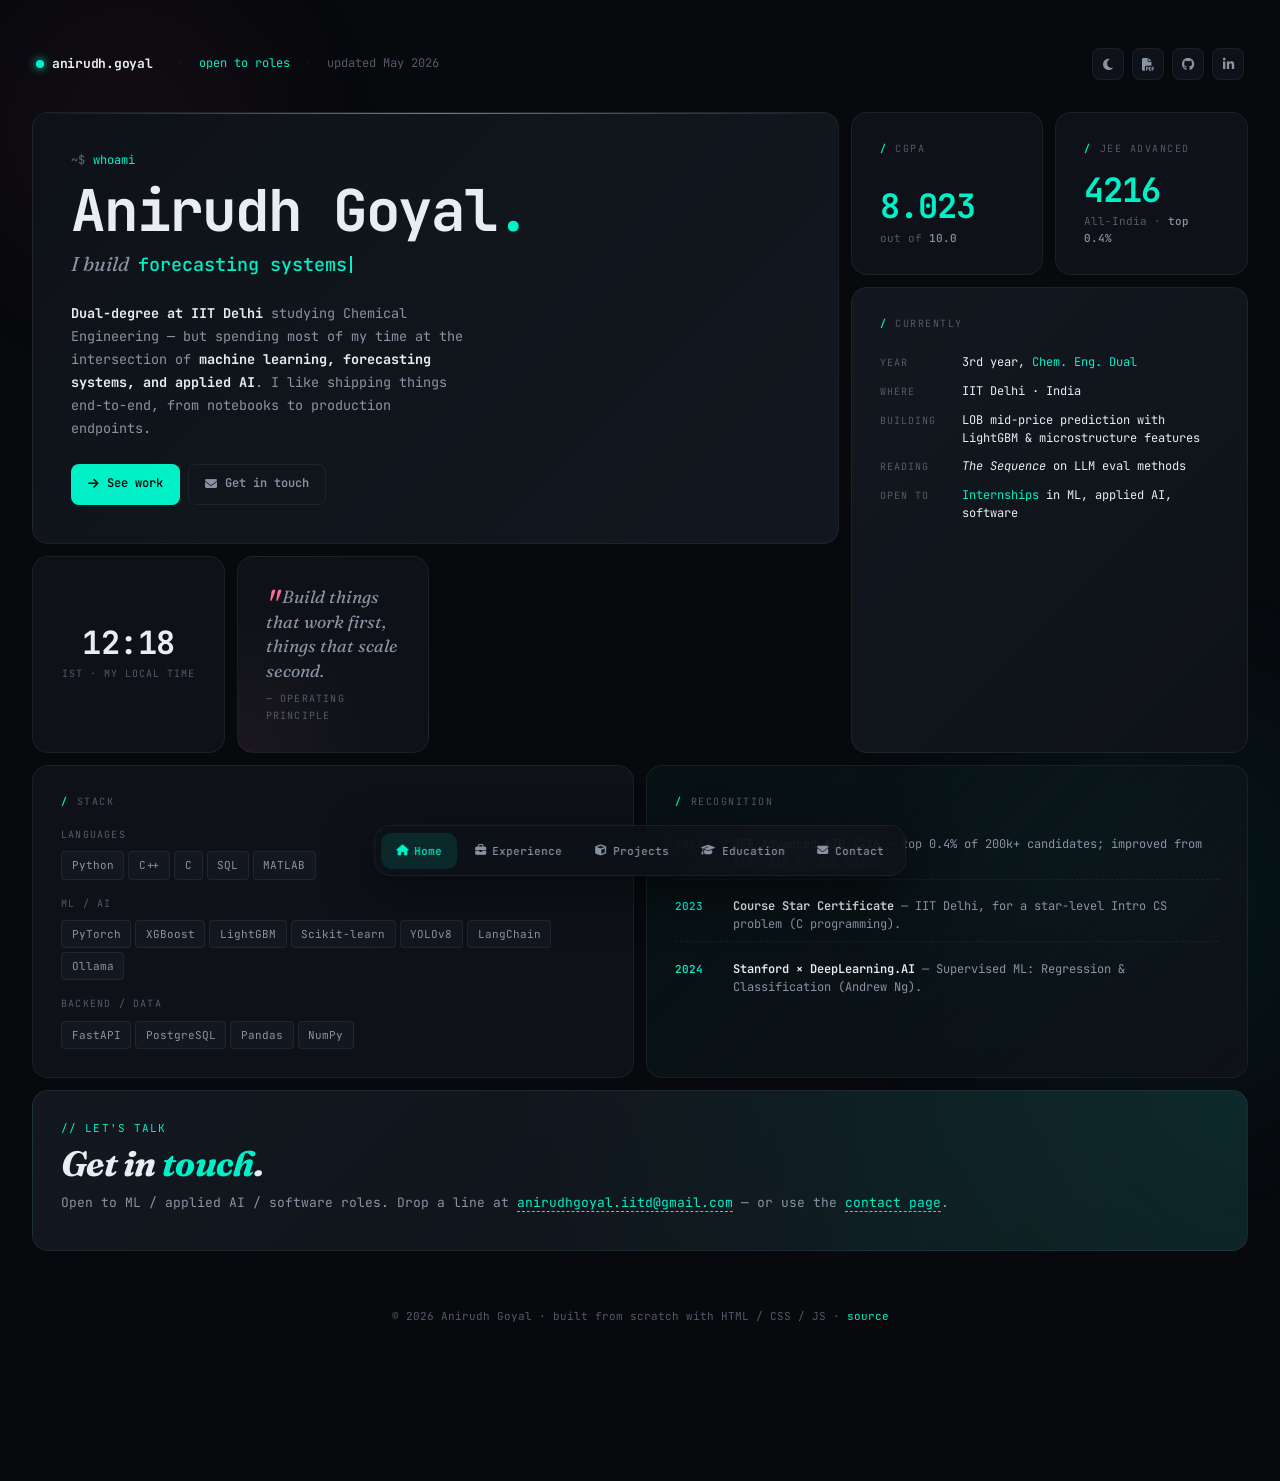
==== index.html @ c74dbbbf "Initial commit: Portfolio" ====
<!DOCTYPE html>
<html lang="en">
<head>
<meta charset="UTF-8">
<meta name="viewport" content="width=device-width, initial-scale=1.0">
<title>Anirudh Goyal — ML Engineer & Builder</title>
<meta name="description" content="Anirudh Goyal — Dual-degree Chemical Engineering at IIT Delhi. Building ML systems, forecasting pipelines, and applied AI.">
<meta name="author" content="Anirudh Goyal">

<meta property="og:title" content="Anirudh Goyal — ML Engineer & Builder">
<meta property="og:description" content="Dual-degree at IIT Delhi. Building ML systems and forecasting pipelines.">
<meta property="og:type" content="website">

<link rel="preconnect" href="https://fonts.googleapis.com">
<link rel="preconnect" href="https://fonts.gstatic.com" crossorigin>
<link href="https://fonts.googleapis.com/css2?family=JetBrains+Mono:wght@300;400;500;600;700&family=Fraunces:ital,opsz,wght@0,9..144,400;0,9..144,500;0,9..144,700;1,9..144,400;1,9..144,500&display=swap" rel="stylesheet">
<link rel="stylesheet" href="https://cdnjs.cloudflare.com/ajax/libs/font-awesome/6.4.0/css/all.min.css">
<link rel="stylesheet" href="style.css">
</head>
<body>

<div class="app">

    <!-- Status bar -->
    <header class="statusbar">
        <div class="statusbar-left">
            <a href="index.html" class="brand">
                <span class="dot"></span>
                anirudh.goyal
            </a>
            <span class="statusbar-meta">
                <span class="sep">·</span>
                <span class="accent-text">open to roles</span>
                <span class="sep">·</span>
                <span>updated May 2026</span>
            </span>
        </div>
        <div class="statusbar-right">
            <button class="icon-btn" id="theme-toggle" aria-label="Toggle theme">
                <i class="fas fa-moon"></i>
            </button>
            <a class="icon-btn" href="Anirudh_Goyal_Tech_CV.pdf" target="_blank" rel="noopener" title="Resume PDF">
                <i class="fas fa-file-pdf"></i>
            </a>
            <a class="icon-btn" href="https://github.com/aniirudhgoyal" target="_blank" rel="noopener" title="GitHub">
                <i class="fab fa-github"></i>
            </a>
            <a class="icon-btn" href="https://www.linkedin.com/in/anirudhgoyal07/" target="_blank" rel="noopener" title="LinkedIn">
                <i class="fab fa-linkedin-in"></i>
            </a>
        </div>
    </header>

    <!-- THE BENTO GRID -->
    <div class="bento">

        <!-- Hero -->
        <section class="tile tile-4x2 tile-hero interactive">
            <div class="hero-prompt">whoami</div>
            <h1 class="hero-name">Anirudh Goyal<span class="accent">.</span></h1>
            <p class="hero-role">
                <span class="lead">I&nbsp;build</span>
                <span class="typed-wrap">
                    <span class="typed" id="typed">forecasting systems</span><span class="cursor"></span>
                </span>
            </p>
            <p class="hero-bio">
                <strong>Dual-degree at IIT Delhi</strong> studying Chemical Engineering — but spending most of my time at the intersection of <strong>machine learning, forecasting systems, and applied AI</strong>. I like shipping things end-to-end, from notebooks to production endpoints.
            </p>
            <div class="hero-cta">
                <a href="projects.html" class="btn btn-primary">
                    <i class="fas fa-arrow-right"></i> See work
                </a>
                <a href="contact.html" class="btn btn-ghost">
                    <i class="fas fa-envelope"></i> Get in touch
                </a>
            </div>
        </section>

        <!-- CGPA -->
        <section class="tile tile-1x1 tile-stat interactive">
            <div class="tile-label"><span class="num">/</span> CGPA</div>
            <div>
                <div class="stat-value">8.023</div>
                <div class="stat-meta">out of <strong>10.0</strong></div>
            </div>
        </section>

        <!-- JEE -->
        <section class="tile tile-1x1 tile-stat interactive">
            <div class="tile-label"><span class="num">/</span> JEE Advanced</div>
            <div>
                <div class="stat-value">4216</div>
                <div class="stat-meta">All-India · <strong>top 0.4%</strong></div>
            </div>
        </section>

        <!-- Currently -->
        <section class="tile tile-2x2 tile-now interactive">
            <div class="tile-label"><span class="num">/</span> Currently</div>
            <div class="now-grid">
                <div class="now-row">
                    <div class="key">Year</div>
                    <div class="val">3rd year, <span class="accent">Chem. Eng. Dual</span></div>
                </div>
                <div class="now-row">
                    <div class="key">Where</div>
                    <div class="val">IIT Delhi · India</div>
                </div>
                <div class="now-row">
                    <div class="key">Building</div>
                    <div class="val">LOB mid-price prediction with LightGBM &amp; microstructure features</div>
                </div>
                <div class="now-row">
                    <div class="key">Reading</div>
                    <div class="val"><em>The Sequence</em> on LLM eval methods</div>
                </div>
                <div class="now-row">
                    <div class="key">Open to</div>
                    <div class="val"><span class="accent">Internships</span> in ML, applied AI, software</div>
                </div>
            </div>
        </section>

        <!-- Clock -->
        <section class="tile tile-1x1 tile-clock interactive">
            <div class="clock-time" id="clock">--:--</div>
            <div class="clock-zone">IST · my local time</div>
        </section>

        <!-- Quote -->
        <section class="tile tile-1x1 tile-quote">
            <p class="quote-text">Build things that work first, things that scale second.</p>
            <p class="quote-author">— operating principle</p>
        </section>

        <!-- Stack -->
        <section class="tile tile-3x2 interactive">
            <div class="tile-label"><span class="num">/</span> Stack</div>
            <div class="stack-group">
                <div class="stack-group-label">Languages</div>
                <div class="stack-chips">
                    <span class="chip">Python</span>
                    <span class="chip">C++</span>
                    <span class="chip">C</span>
                    <span class="chip">SQL</span>
                    <span class="chip">MATLAB</span>
                </div>
            </div>
            <div class="stack-group">
                <div class="stack-group-label">ML / AI</div>
                <div class="stack-chips">
                    <span class="chip">PyTorch</span>
                    <span class="chip">XGBoost</span>
                    <span class="chip">LightGBM</span>
                    <span class="chip">Scikit-learn</span>
                    <span class="chip">YOLOv8</span>
                    <span class="chip">LangChain</span>
                    <span class="chip">Ollama</span>
                </div>
            </div>
            <div class="stack-group">
                <div class="stack-group-label">Backend / Data</div>
                <div class="stack-chips">
                    <span class="chip">FastAPI</span>
                    <span class="chip">PostgreSQL</span>
                    <span class="chip">Pandas</span>
                    <span class="chip">NumPy</span>
                </div>
            </div>
        </section>

        <!-- Recognition -->
        <section class="tile tile-3x2 tile-recognition interactive">
            <div class="tile-label"><span class="num">/</span> Recognition</div>
            <div class="rec-grid">
                <div class="rec-row">
                    <span class="rec-year">2023</span>
                    <span class="rec-text"><strong>JEE Advanced AIR 4216</strong> — top 0.4% of 200k+ candidates; improved from AIR 9310 in JEE Mains.</span>
                </div>
                <div class="rec-row">
                    <span class="rec-year">2023</span>
                    <span class="rec-text"><strong>Course Star Certificate</strong> — IIT Delhi, for a star-level Intro CS problem (C programming).</span>
                </div>
                <div class="rec-row">
                    <span class="rec-year">2024</span>
                    <span class="rec-text"><strong>Stanford × DeepLearning.AI</strong> — Supervised ML: Regression &amp; Classification (Andrew Ng).</span>
                </div>
            </div>
        </section>

        <!-- Quick contact teaser -->
        <section class="tile tile-6x1 tile-contact interactive">
            <p class="contact-pre">// let's talk</p>
            <h3 class="contact-title">Get in <span class="accent">touch</span>.</h3>
            <p class="contact-text" style="margin-bottom: 0.5rem;">
                Open to ML / applied AI / software roles. Drop a line at
                <a href="mailto:anirudhgoyal.iitd@gmail.com" style="color: var(--accent); text-decoration: none; border-bottom: 1px dashed var(--accent);">anirudhgoyal.iitd@gmail.com</a>
                — or use the <a href="contact.html" style="color: var(--accent); text-decoration: none; border-bottom: 1px dashed var(--accent);">contact page</a>.
            </p>
        </section>

    </div>

    <footer class="foot">
        © 2026 Anirudh Goyal · built from scratch with HTML / CSS / JS · <a href="https://github.com/aniirudhgoyal" target="_blank" rel="noopener">source</a>
    </footer>
</div>

<!-- Floating dock nav -->
<nav class="dock" aria-label="Site navigation">
    <a href="index.html"><i class="fas fa-house"></i><span>Home</span></a>
    <a href="experience.html"><i class="fas fa-briefcase"></i><span>Experience</span></a>
    <a href="projects.html"><i class="fas fa-cube"></i><span>Projects</span></a>
    <a href="education.html"><i class="fas fa-graduation-cap"></i><span>Education</span></a>
    <a href="contact.html"><i class="fas fa-envelope"></i><span>Contact</span></a>
</nav>

<script src="script.js" defer></script>
</body>
</html>
---- style.css ----
/* =============================================================
   ANIRUDH GOYAL — BENTO PORTFOLIO (multi-page)
   ============================================================= */

:root {
    --bg: #07090d;
    --tile: #0e1218;
    --tile-2: #131820;
    --border: rgba(255, 255, 255, 0.06);
    --border-bright: rgba(0, 240, 200, 0.4);
    --text: #e8edf2;
    --text-dim: #8a93a3;
    --text-faint: #535a68;
    --accent: #00f0c8;
    --accent-soft: rgba(0, 240, 200, 0.1);
    --pink: #ff6b9d;
    --yellow: #ffd166;
    --mono: 'JetBrains Mono', ui-monospace, Menlo, monospace;
    --serif: 'Fraunces', Georgia, serif;
    --radius: 16px;
    --tile-pad: clamp(1.25rem, 2.5vw, 1.75rem);
}

body.light {
    --bg: #f5f1e8;
    --tile: #faf6ec;
    --tile-2: #f0eadc;
    --border: rgba(20, 25, 30, 0.08);
    --border-bright: rgba(0, 122, 90, 0.4);
    --text: #1a1d22;
    --text-dim: #555b66;
    --text-faint: #8a8f99;
    --accent: #007a5a;
    --accent-soft: rgba(0, 122, 90, 0.08);
}

* { margin: 0; padding: 0; box-sizing: border-box; }
html { scroll-behavior: smooth; }
body {
    font-family: var(--mono);
    background: var(--bg);
    color: var(--text);
    line-height: 1.65;
    font-size: 14px;
    -webkit-font-smoothing: antialiased;
    overflow-x: hidden;
    min-height: 100vh;
    padding-bottom: 100px;
}

/* Background glows */
body::before {
    content: '';
    position: fixed;
    width: 60vw;
    height: 60vw;
    bottom: -30vw;
    right: -20vw;
    background: radial-gradient(circle, var(--accent) 0%, transparent 60%);
    opacity: 0.07;
    pointer-events: none;
    z-index: 0;
    filter: blur(40px);
}
body::after {
    content: '';
    position: fixed;
    width: 40vw;
    height: 40vw;
    top: -10vw;
    left: -10vw;
    background: radial-gradient(circle, var(--pink) 0%, transparent 70%);
    opacity: 0.05;
    pointer-events: none;
    z-index: 0;
    filter: blur(40px);
}

::selection { background: var(--accent); color: var(--bg); }
::-webkit-scrollbar { width: 10px; }
::-webkit-scrollbar-track { background: var(--bg); }
::-webkit-scrollbar-thumb { background: rgba(255,255,255,0.08); border-radius: 5px; }
::-webkit-scrollbar-thumb:hover { background: var(--accent); }

/* =============================================================
   LAYOUT
   ============================================================= */

.app {
    max-width: 1280px;
    margin: 0 auto;
    padding: clamp(1rem, 3vw, 2rem);
    padding-top: clamp(1.5rem, 4vw, 2.5rem);
    position: relative;
    z-index: 1;
}

.statusbar {
    display: flex;
    align-items: center;
    justify-content: space-between;
    margin-bottom: 1.5rem;
    padding: 0.5rem 0.25rem;
    flex-wrap: wrap;
    gap: 1rem;
}
.statusbar-left {
    display: flex;
    align-items: center;
    gap: 1rem;
    font-size: 12px;
    color: var(--text-faint);
    flex-wrap: wrap;
}
.brand {
    font-family: var(--mono);
    font-weight: 700;
    font-size: 13px;
    color: var(--text);
    text-decoration: none;
    display: inline-flex;
    align-items: center;
    gap: 0.5rem;
    letter-spacing: -0.02em;
}
.brand .dot {
    width: 8px; height: 8px;
    background: var(--accent);
    border-radius: 50%;
    box-shadow: 0 0 10px var(--accent);
    animation: pulse 2s ease-in-out infinite;
}
@keyframes pulse {
    0%, 100% { opacity: 1; transform: scale(1); }
    50% { opacity: 0.4; transform: scale(1.3); }
}
.statusbar-meta {
    color: var(--text-faint);
}
.statusbar-meta .sep {
    margin: 0 0.5rem;
    color: var(--border);
}
.statusbar .accent-text { color: var(--accent); }
.statusbar-right {
    display: flex;
    gap: 0.5rem;
    align-items: center;
}
.icon-btn {
    width: 32px;
    height: 32px;
    border-radius: 8px;
    background: var(--tile);
    border: 1px solid var(--border);
    color: var(--text-dim);
    display: inline-flex;
    align-items: center;
    justify-content: center;
    cursor: pointer;
    transition: all 0.2s ease;
    text-decoration: none;
    font-size: 13px;
}
.icon-btn:hover {
    color: var(--accent);
    border-color: var(--border-bright);
    transform: translateY(-1px);
}

/* =============================================================
   PAGE HEADER (used on non-home pages)
   ============================================================= */

.page-header {
    margin-bottom: 1.25rem;
    padding: 0 0.25rem;
}
.page-eyebrow {
    font-size: 11px;
    color: var(--accent);
    text-transform: uppercase;
    letter-spacing: 0.15em;
    margin-bottom: 0.5rem;
    font-weight: 600;
}
.page-title {
    font-family: var(--mono);
    font-size: clamp(1.6rem, 3.5vw, 2.4rem);
    font-weight: 700;
    line-height: 1.05;
    letter-spacing: -0.03em;
    margin-bottom: 0.6rem;
    color: var(--text);
}
.page-title .accent { color: var(--accent); }
.page-subtitle {
    font-family: var(--serif);
    font-style: italic;
    font-size: clamp(0.95rem, 1.4vw, 1.05rem);
    color: var(--text-dim);
    max-width: 60ch;
}

/* =============================================================
   THE BENTO GRID
   ============================================================= */

.bento {
    display: grid;
    grid-template-columns: repeat(6, 1fr);
    grid-auto-rows: minmax(120px, auto);
    gap: 12px;
}

.tile {
    background: var(--tile);
    border: 1px solid var(--border);
    border-radius: var(--radius);
    padding: var(--tile-pad);
    position: relative;
    overflow: hidden;
    transition: border-color 0.25s ease, transform 0.25s ease;
    display: flex;
    flex-direction: column;
}
.tile:hover {
    border-color: var(--border-bright);
}
.tile.interactive::before {
    content: '';
    position: absolute;
    inset: 0;
    background: radial-gradient(circle at var(--mx, 50%) var(--my, 50%), var(--accent-soft), transparent 50%);
    opacity: 0;
    transition: opacity 0.3s ease;
    pointer-events: none;
}
.tile.interactive:hover::before { opacity: 1; }

.tile-label {
    font-size: 10px;
    text-transform: uppercase;
    letter-spacing: 0.15em;
    color: var(--text-faint);
    display: flex;
    align-items: center;
    gap: 0.5rem;
    margin-bottom: 1rem;
}
.tile-label .num {
    color: var(--accent);
    font-weight: 600;
}

/* Tile sizes */
.tile-1x1 { grid-column: span 1; grid-row: span 1; }
.tile-2x1 { grid-column: span 2; grid-row: span 1; }
.tile-3x1 { grid-column: span 3; grid-row: span 1; }
.tile-4x1 { grid-column: span 4; grid-row: span 1; }
.tile-2x2 { grid-column: span 2; grid-row: span 2; }
.tile-3x2 { grid-column: span 3; grid-row: span 2; }
.tile-4x2 { grid-column: span 4; grid-row: span 2; }
.tile-6x1 { grid-column: span 6; grid-row: span 1; }
.tile-6x2 { grid-column: span 6; grid-row: span 2; }
.tile-3x3 { grid-column: span 3; grid-row: span 3; }

/* =============================================================
   HERO TILE (home)
   ============================================================= */

.tile-hero {
    background: linear-gradient(135deg, var(--tile) 0%, var(--tile-2) 100%);
    padding: clamp(1.75rem, 3vw, 2.5rem);
    position: relative;
}
.tile-hero::after {
    content: '';
    position: absolute;
    top: 0; left: 0; right: 0;
    height: 1px;
    background: linear-gradient(90deg, transparent, var(--accent), transparent);
    opacity: 0.7;
}
.hero-prompt {
    color: var(--accent);
    font-size: 12px;
    margin-bottom: 0.75rem;
    display: flex;
    align-items: center;
    gap: 0.5rem;
}
.hero-prompt::before {
    content: '~$';
    color: var(--text-faint);
    font-weight: 600;
}
.hero-name {
    font-family: var(--mono);
    font-size: clamp(2.2rem, 5vw, 3.6rem);
    font-weight: 700;
    line-height: 0.95;
    letter-spacing: -0.04em;
    margin-bottom: 0.75rem;
    color: var(--text);
}
.hero-name .accent {
    color: var(--accent);
}
.hero-role {
    font-family: var(--serif);
    font-size: clamp(1rem, 1.6vw, 1.25rem);
    font-style: italic;
    color: var(--text-dim);
    margin-bottom: 1.5rem;
    line-height: 1.4;
    display: flex;
    align-items: baseline;
    gap: 0.45em;
    flex-wrap: wrap;
}
.hero-role .lead {
    color: var(--text-dim);
}
.hero-role .typed-wrap {
    display: inline-flex;
    align-items: baseline;
    min-width: 14ch;
}
.hero-role .typed {
    color: var(--accent);
    font-style: normal;
    font-family: var(--mono);
    font-size: 0.92em;
    font-weight: 500;
}
.cursor {
    display: inline-block;
    width: 2px;
    background: var(--accent);
    margin-left: 3px;
    height: 0.85em;
    align-self: center;
    animation: blink 0.9s step-end infinite;
}
@keyframes blink {
    0%, 49% { opacity: 1; }
    50%, 100% { opacity: 0; }
}
.hero-bio {
    color: var(--text-dim);
    font-size: 13.5px;
    line-height: 1.7;
    margin-bottom: 1.5rem;
    max-width: 50ch;
}
.hero-bio strong { color: var(--text); }
.hero-cta {
    display: flex;
    gap: 0.5rem;
    flex-wrap: wrap;
    margin-top: auto;
}

/* Buttons */
.btn {
    display: inline-flex;
    align-items: center;
    gap: 0.5rem;
    padding: 0.6rem 1rem;
    border-radius: 8px;
    font-family: var(--mono);
    font-size: 12px;
    font-weight: 600;
    text-decoration: none;
    border: 1px solid transparent;
    cursor: pointer;
    transition: all 0.2s ease;
    background: transparent;
    color: var(--text);
}
.btn-primary {
    background: var(--accent);
    color: var(--bg);
}
.btn-primary:hover {
    transform: translateY(-1px);
    box-shadow: 0 6px 16px rgba(0, 240, 200, 0.3);
}
.btn-ghost {
    border-color: var(--border);
    color: var(--text-dim);
}
.btn-ghost:hover {
    border-color: var(--accent);
    color: var(--accent);
}

/* =============================================================
   STAT TILES
   ============================================================= */

.tile-stat { justify-content: space-between; }
.stat-value {
    font-family: var(--mono);
    font-size: clamp(1.5rem, 3vw, 2.1rem);
    font-weight: 700;
    color: var(--accent);
    line-height: 1;
    letter-spacing: -0.03em;
    margin-bottom: 0.4rem;
}
.stat-meta {
    font-size: 11px;
    color: var(--text-faint);
    line-height: 1.5;
}
.stat-meta strong { color: var(--text-dim); font-weight: 500; }

/* =============================================================
   NOW TILE
   ============================================================= */

.tile-now { background: linear-gradient(135deg, var(--tile-2), var(--tile)); }
.now-grid {
    display: flex;
    flex-direction: column;
    gap: 0.65rem;
    margin-top: 0.25rem;
}
.now-row {
    display: flex;
    align-items: flex-start;
    gap: 0.75rem;
    font-size: 12px;
}
.now-row .key {
    color: var(--text-faint);
    width: 70px;
    flex-shrink: 0;
    text-transform: uppercase;
    font-size: 10px;
    letter-spacing: 0.1em;
    padding-top: 2px;
}
.now-row .val {
    color: var(--text);
    flex: 1;
    line-height: 1.5;
}
.now-row .val .accent { color: var(--accent); }

/* =============================================================
   STACK TILE
   ============================================================= */

.stack-group { margin-bottom: 1rem; }
.stack-group:last-child { margin-bottom: 0; }
.stack-group-label {
    font-size: 10px;
    color: var(--text-faint);
    text-transform: uppercase;
    letter-spacing: 0.12em;
    margin-bottom: 0.5rem;
}
.stack-chips {
    display: flex;
    flex-wrap: wrap;
    gap: 4px;
}
.chip {
    font-size: 11px;
    padding: 0.25rem 0.6rem;
    background: var(--tile-2);
    border: 1px solid var(--border);
    border-radius: 4px;
    color: var(--text-dim);
    transition: all 0.15s ease;
}
.chip:hover {
    color: var(--accent);
    border-color: var(--border-bright);
}

/* =============================================================
   EXPERIENCE TILES
   ============================================================= */

.tile-exp { position: relative; }
.exp-header {
    display: flex;
    justify-content: space-between;
    align-items: flex-start;
    margin-bottom: 0.5rem;
    gap: 0.75rem;
}
.exp-company {
    font-family: var(--mono);
    font-size: 1.1rem;
    font-weight: 700;
    color: var(--text);
    margin-bottom: 0.2rem;
    letter-spacing: -0.01em;
}
.exp-role {
    font-family: var(--serif);
    font-style: italic;
    font-size: 13.5px;
    color: var(--accent);
    margin-bottom: 0.75rem;
    line-height: 1.3;
}
.exp-date {
    font-size: 10px;
    color: var(--text-faint);
    text-transform: uppercase;
    letter-spacing: 0.12em;
    text-align: right;
    line-height: 1.5;
    flex-shrink: 0;
    white-space: nowrap;
}
.exp-list {
    list-style: none;
    margin-top: 0.5rem;
    flex: 1;
}
.exp-list li {
    color: var(--text-dim);
    font-size: 12.5px;
    line-height: 1.65;
    padding-left: 14px;
    position: relative;
    margin-bottom: 0.5rem;
}
.exp-list li::before {
    content: '→';
    position: absolute;
    left: 0;
    color: var(--accent);
    font-weight: 600;
    font-size: 11px;
}
.exp-list strong { color: var(--text); font-weight: 600; }
.exp-tags {
    display: flex;
    flex-wrap: wrap;
    gap: 4px;
    margin-top: 1rem;
    padding-top: 0.8rem;
    border-top: 1px dashed var(--border);
}
.exp-tags .chip {
    background: var(--accent-soft);
    color: var(--accent);
    border-color: var(--border-bright);
}

/* =============================================================
   PROJECT TILES
   ============================================================= */

.tile-project { position: relative; }
.project-num {
    position: absolute;
    top: var(--tile-pad);
    right: var(--tile-pad);
    font-size: 11px;
    color: var(--text-faint);
    font-weight: 600;
}
.project-icon {
    width: 38px; height: 38px;
    border-radius: 8px;
    background: var(--accent-soft);
    border: 1px solid var(--border-bright);
    display: inline-flex;
    align-items: center;
    justify-content: center;
    color: var(--accent);
    font-size: 14px;
    margin-bottom: 1rem;
}
.project-title {
    font-family: var(--mono);
    font-size: 16px;
    font-weight: 700;
    color: var(--text);
    margin-bottom: 0.4rem;
    letter-spacing: -0.01em;
}
.project-desc {
    color: var(--text-dim);
    font-size: 12.5px;
    line-height: 1.65;
    margin-bottom: 1rem;
    flex: 1;
}
.project-desc strong { color: var(--text); }
.project-results {
    display: flex;
    flex-wrap: wrap;
    gap: 0.75rem;
    margin-bottom: 1rem;
    padding: 0.75rem;
    background: var(--accent-soft);
    border: 1px dashed var(--border-bright);
    border-radius: 8px;
}
.project-results .result {
    flex: 1;
    min-width: 80px;
}
.project-results .result-label {
    font-size: 9px;
    text-transform: uppercase;
    letter-spacing: 0.1em;
    color: var(--text-faint);
    margin-bottom: 0.25rem;
}
.project-results .result-value {
    font-family: var(--mono);
    font-size: 14px;
    font-weight: 700;
    color: var(--accent);
}
.project-footer {
    display: flex;
    align-items: center;
    justify-content: space-between;
    margin-top: auto;
    padding-top: 0.75rem;
    border-top: 1px dashed var(--border);
    gap: 0.75rem;
}
.project-stack {
    display: flex;
    flex-wrap: wrap;
    gap: 4px;
}
.project-stack .chip { font-size: 10px; padding: 0.2rem 0.5rem; }
.project-link {
    color: var(--text-dim);
    text-decoration: none;
    font-size: 13px;
    transition: all 0.2s ease;
    flex-shrink: 0;
    width: 28px; height: 28px;
    border-radius: 6px;
    border: 1px solid var(--border);
    display: inline-flex;
    align-items: center;
    justify-content: center;
}
.project-link:hover {
    color: var(--accent);
    border-color: var(--accent);
}

/* =============================================================
   EDUCATION
   ============================================================= */

.tile-edu { background: linear-gradient(135deg, var(--tile), var(--tile-2)); }
.edu-school {
    font-family: var(--mono);
    font-size: 1rem;
    font-weight: 700;
    color: var(--text);
    margin-bottom: 0.2rem;
}
.edu-degree {
    font-family: var(--serif);
    font-style: italic;
    color: var(--accent);
    font-size: 13px;
    margin-bottom: 0.75rem;
}
.edu-meta {
    display: flex;
    gap: 1rem;
    flex-wrap: wrap;
    font-size: 11px;
    color: var(--text-faint);
    margin-bottom: 1rem;
    padding-bottom: 0.85rem;
    border-bottom: 1px dashed var(--border);
}
.edu-meta .gpa {
    color: var(--accent);
    font-weight: 600;
    font-size: 12px;
}
.edu-coursework-label {
    font-size: 10px;
    color: var(--text-faint);
    text-transform: uppercase;
    letter-spacing: 0.12em;
    margin-bottom: 0.5rem;
}
.edu-courses {
    display: flex;
    flex-wrap: wrap;
    gap: 4px;
}
.school-line {
    display: flex;
    justify-content: space-between;
    align-items: center;
    padding: 0.65rem 0;
    border-bottom: 1px dashed var(--border);
    gap: 1rem;
}
.school-line:last-child { border-bottom: none; }
.school-name {
    font-size: 12px;
    color: var(--text-dim);
}
.school-name strong { color: var(--text); font-weight: 600; }
.school-grade {
    font-family: var(--mono);
    color: var(--accent);
    font-size: 12px;
    font-weight: 600;
    flex-shrink: 0;
}

/* =============================================================
   RECOGNITION
   ============================================================= */

.tile-recognition { background: linear-gradient(135deg, rgba(0, 240, 200, 0.04), var(--tile)); }
.rec-grid {
    display: flex;
    flex-direction: column;
    gap: 0.6rem;
}
.rec-row {
    display: flex;
    align-items: baseline;
    gap: 1rem;
    padding: 0.5rem 0;
    border-bottom: 1px dashed var(--border);
}
.rec-row:last-child { border-bottom: none; }
.rec-year {
    font-family: var(--mono);
    font-size: 11px;
    color: var(--accent);
    font-weight: 600;
    width: 42px;
    flex-shrink: 0;
}
.rec-text {
    font-size: 12px;
    color: var(--text-dim);
    line-height: 1.5;
    flex: 1;
}
.rec-text strong { color: var(--text); font-weight: 600; }

/* =============================================================
   CONTACT
   ============================================================= */

.tile-contact {
    background:
        radial-gradient(circle at 100% 0%, var(--accent-soft), transparent 60%),
        linear-gradient(135deg, var(--tile-2), var(--tile));
}
.contact-title {
    font-family: var(--serif);
    font-size: clamp(1.5rem, 3vw, 2.2rem);
    font-style: italic;
    line-height: 1.1;
    margin-bottom: 0.5rem;
    color: var(--text);
    letter-spacing: -0.02em;
}
.contact-title .accent { color: var(--accent); }
.contact-pre {
    font-size: 11px;
    color: var(--accent);
    margin-bottom: 0.5rem;
    text-transform: uppercase;
    letter-spacing: 0.1em;
}
.contact-text {
    color: var(--text-dim);
    font-size: 13px;
    line-height: 1.7;
    margin-bottom: 1.25rem;
}
.contact-links {
    display: flex;
    flex-direction: column;
    gap: 0.5rem;
    margin-top: auto;
}
.contact-row {
    display: flex;
    align-items: center;
    gap: 0.75rem;
    padding: 0.6rem 0.85rem;
    border-radius: 8px;
    background: var(--tile);
    border: 1px solid var(--border);
    color: var(--text);
    text-decoration: none;
    font-size: 12px;
    transition: all 0.2s ease;
}
.contact-row:hover {
    border-color: var(--accent);
    transform: translateX(3px);
}
.contact-row .icon {
    color: var(--accent);
    width: 20px;
    text-align: center;
}
.contact-row .label {
    color: var(--text-faint);
    text-transform: uppercase;
    font-size: 10px;
    letter-spacing: 0.1em;
    margin-right: auto;
}
.contact-row .value {
    color: var(--text);
    font-weight: 500;
}

/* =============================================================
   CLOCK / QUOTE
   ============================================================= */

.tile-clock {
    background: var(--tile);
    text-align: center;
    justify-content: center;
    align-items: center;
}
.clock-time {
    font-family: var(--mono);
    font-size: clamp(1.4rem, 2.8vw, 2rem);
    font-weight: 700;
    color: var(--text);
    letter-spacing: -0.02em;
    line-height: 1;
    margin-bottom: 0.4rem;
}
.clock-zone {
    font-size: 10px;
    color: var(--text-faint);
    text-transform: uppercase;
    letter-spacing: 0.1em;
}

.tile-quote {
    background:
        radial-gradient(circle at 0% 100%, rgba(255, 107, 157, 0.06), transparent 50%),
        var(--tile);
    justify-content: center;
}
.quote-text {
    font-family: var(--serif);
    font-style: italic;
    font-size: clamp(0.95rem, 1.4vw, 1.1rem);
    line-height: 1.4;
    color: var(--text-dim);
    margin-bottom: 0.5rem;
}
.quote-text::before {
    content: '"';
    color: var(--pink);
    font-size: 2em;
    line-height: 0;
    vertical-align: -0.4em;
    margin-right: 4px;
}
.quote-author {
    font-size: 10px;
    color: var(--text-faint);
    text-transform: uppercase;
    letter-spacing: 0.12em;
    margin-top: auto;
}

/* =============================================================
   CONTACT FORM
   ============================================================= */

.contact-form {
    display: flex;
    flex-direction: column;
    gap: 0.85rem;
}
.form-row {
    display: grid;
    grid-template-columns: 1fr 1fr;
    gap: 0.75rem;
}
.form-field {
    display: flex;
    flex-direction: column;
    gap: 0.3rem;
}
.form-field label {
    font-size: 10px;
    color: var(--text-faint);
    text-transform: uppercase;
    letter-spacing: 0.1em;
}
.form-field input,
.form-field textarea {
    background: var(--tile);
    border: 1px solid var(--border);
    border-radius: 6px;
    padding: 0.6rem 0.8rem;
    color: var(--text);
    font-family: var(--mono);
    font-size: 12px;
    transition: all 0.2s ease;
}
.form-field input:focus,
.form-field textarea:focus {
    outline: none;
    border-color: var(--accent);
    box-shadow: 0 0 0 3px var(--accent-soft);
}
.form-field textarea {
    resize: vertical;
    min-height: 90px;
}
.form-status {
    font-size: 11px;
    color: var(--accent);
    min-height: 1em;
}

/* =============================================================
   FLOATING DOCK NAV
   ============================================================= */

.dock {
    position: fixed;
    bottom: 1.5rem;
    left: 50%;
    transform: translateX(-50%);
    z-index: 100;
    display: flex;
    align-items: center;
    gap: 0.25rem;
    padding: 0.4rem;
    background: rgba(14, 18, 24, 0.85);
    backdrop-filter: blur(20px);
    -webkit-backdrop-filter: blur(20px);
    border: 1px solid var(--border);
    border-radius: 16px;
    box-shadow: 0 16px 48px rgba(0, 0, 0, 0.5);
}
body.light .dock { background: rgba(250, 246, 236, 0.85); }
.dock a {
    padding: 0.55rem 0.9rem;
    border-radius: 10px;
    color: var(--text-dim);
    text-decoration: none;
    font-size: 11px;
    font-weight: 500;
    transition: all 0.2s ease;
    display: inline-flex;
    align-items: center;
    gap: 0.4rem;
    white-space: nowrap;
}
.dock a:hover {
    color: var(--accent);
    background: var(--accent-soft);
}
.dock a.active {
    color: var(--accent);
    background: var(--accent-soft);
}

/* =============================================================
   FOOTER
   ============================================================= */

footer.foot {
    margin-top: 2rem;
    padding: 1.5rem 0.5rem;
    text-align: center;
    font-size: 11px;
    color: var(--text-faint);
}
footer.foot a {
    color: var(--accent);
    text-decoration: none;
}

/* =============================================================
   TILE REVEAL ANIMATION
   ============================================================= */

.tile {
    opacity: 0;
    transform: translateY(20px);
}
.tile.in-view {
    animation: tileReveal 0.6s cubic-bezier(0.4, 0, 0.2, 1) forwards;
}
@keyframes tileReveal {
    to { opacity: 1; transform: translateY(0); }
}

/* Fallback: if JS doesn't run within 1.5s, show tiles anyway */
.no-anim .tile { opacity: 1; transform: none; }

@media (prefers-reduced-motion: reduce) {
    .tile { opacity: 1; transform: none; animation: none; }
    .brand .dot { animation: none; }
    .cursor { animation: none; }
}

/* =============================================================
   RESPONSIVE
   ============================================================= */

@media (max-width: 1100px) {
    .bento { grid-template-columns: repeat(4, 1fr); }
    .tile-4x2, .tile-4x1 { grid-column: span 4; }
    .tile-3x2, .tile-3x1 { grid-column: span 4; }
    .tile-6x1, .tile-6x2 { grid-column: span 4; }
    .tile-3x3 { grid-column: span 4; grid-row: span 2; }
}
@media (max-width: 700px) {
    .bento { grid-template-columns: repeat(2, 1fr); gap: 10px; }
    .tile-2x2, .tile-2x1, .tile-3x2, .tile-3x1, .tile-4x2, .tile-4x1, .tile-6x1, .tile-6x2, .tile-3x3 {
        grid-column: span 2;
        grid-row: auto;
    }
    .tile-1x1 { grid-column: span 1; }
    .app { padding: 1rem; padding-top: 1.5rem; }
    .dock { bottom: 1rem; padding: 0.3rem; max-width: calc(100vw - 2rem); overflow-x: auto; }
    .dock a { padding: 0.45rem 0.65rem; font-size: 10px; }
    .dock a span { display: none; }
    body { padding-bottom: 80px; }
    .form-row { grid-template-columns: 1fr; }
}
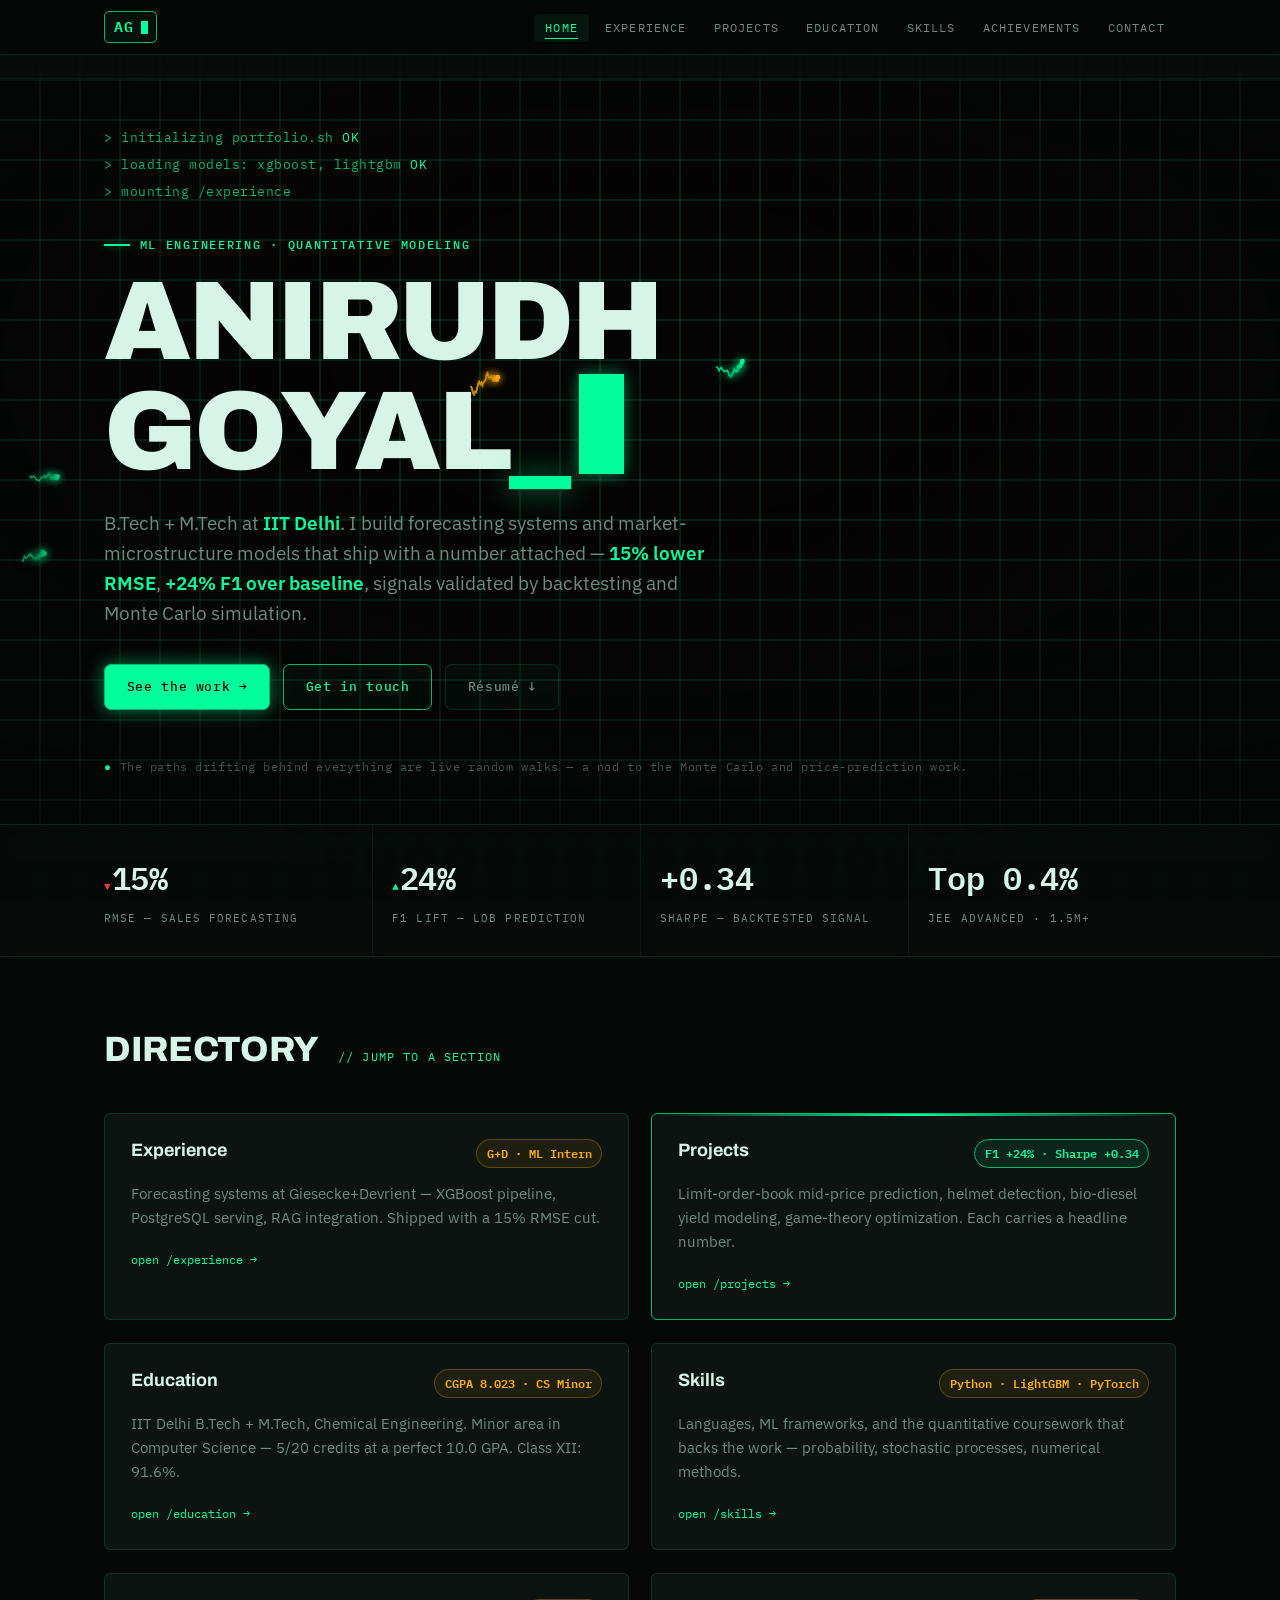
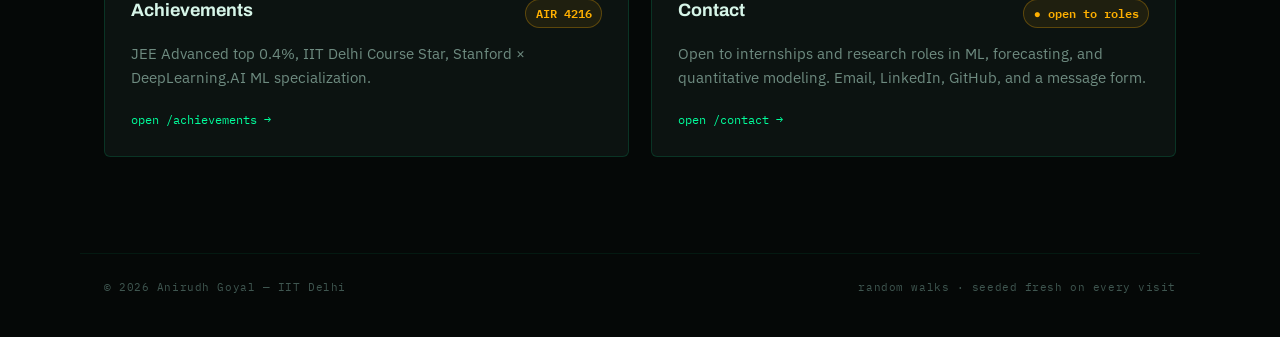
==== commit dd5a0bda: "“changed”" ====
--- a/index.html
+++ b/index.html
@@ -3,218 +3,149 @@
 <head>
 <meta charset="UTF-8">
 <meta name="viewport" content="width=device-width, initial-scale=1.0">
-<title>Anirudh Goyal — ML Engineer & Builder</title>
-<meta name="description" content="Anirudh Goyal — Dual-degree Chemical Engineering at IIT Delhi. Building ML systems, forecasting pipelines, and applied AI.">
-<meta name="author" content="Anirudh Goyal">
-
-<meta property="og:title" content="Anirudh Goyal — ML Engineer & Builder">
-<meta property="og:description" content="Dual-degree at IIT Delhi. Building ML systems and forecasting pipelines.">
+<title>Anirudh Goyal — ML · Quant · IIT Delhi</title>
+<meta name="description" content="Anirudh Goyal — B.Tech + M.Tech, IIT Delhi. Machine learning, forecasting systems, and quantitative modeling. XGBoost, LightGBM, market microstructure.">
+<meta property="og:title" content="Anirudh Goyal — ML · Quant · IIT Delhi">
+<meta property="og:description" content="Forecasting systems, market microstructure, and stochastic modeling. Built with measurable results.">
 <meta property="og:type" content="website">
-
 <link rel="preconnect" href="https://fonts.googleapis.com">
 <link rel="preconnect" href="https://fonts.gstatic.com" crossorigin>
-<link href="https://fonts.googleapis.com/css2?family=JetBrains+Mono:wght@300;400;500;600;700&family=Fraunces:ital,opsz,wght@0,9..144,400;0,9..144,500;0,9..144,700;1,9..144,400;1,9..144,500&display=swap" rel="stylesheet">
-<link rel="stylesheet" href="https://cdnjs.cloudflare.com/ajax/libs/font-awesome/6.4.0/css/all.min.css">
+<link href="https://fonts.googleapis.com/css2?family=Archivo:wght@500;700;800;900&family=IBM+Plex+Sans:wght@400;500;600&family=IBM+Plex+Mono:wght@400;500;600&display=swap" rel="stylesheet">
 <link rel="stylesheet" href="style.css">
 </head>
-<body>
+<body class="has-ticker">
 
-<div class="app">
+<canvas id="walks" aria-hidden="true"></canvas>
+<div class="vignette" aria-hidden="true"></div>
 
-    <!-- Status bar -->
-    <header class="statusbar">
-        <div class="statusbar-left">
-            <a href="index.html" class="brand">
-                <span class="dot"></span>
-                anirudh.goyal
-            </a>
-            <span class="statusbar-meta">
-                <span class="sep">·</span>
-                <span class="accent-text">open to roles</span>
-                <span class="sep">·</span>
-                <span>updated May 2026</span>
-            </span>
-        </div>
-        <div class="statusbar-right">
-            <button class="icon-btn" id="theme-toggle" aria-label="Toggle theme">
-                <i class="fas fa-moon"></i>
-            </button>
-            <a class="icon-btn" href="Anirudh_Goyal_Tech_CV.pdf" target="_blank" rel="noopener" title="Resume PDF">
-                <i class="fas fa-file-pdf"></i>
-            </a>
-            <a class="icon-btn" href="https://github.com/aniirudhgoyal" target="_blank" rel="noopener" title="GitHub">
-                <i class="fab fa-github"></i>
-            </a>
-            <a class="icon-btn" href="https://www.linkedin.com/in/anirudhgoyal07/" target="_blank" rel="noopener" title="LinkedIn">
-                <i class="fab fa-linkedin-in"></i>
-            </a>
+<!-- Top bar -->
+<nav class="topbar" aria-label="Primary">
+    <div class="topbar-inner">
+        <a class="monogram" href="index.html">AG<span class="blink"></span></a>
+        <ul class="nav-links">
+            <li><a href="index.html">Home</a></li>
+            <li><a href="experience.html">Experience</a></li>
+            <li><a href="projects.html">Projects</a></li>
+            <li><a href="education.html">Education</a></li>
+            <li><a href="skills.html">Skills</a></li>
+            <li><a href="achievements.html">Achievements</a></li>
+            <li><a href="contact.html">Contact</a></li>
+        </ul>
+    </div>
+</nav>
+
+<!-- Live ticker -->
+<div class="ticker" aria-hidden="true">
+    <div class="ticker-track">
+        <span class="ticker-item"><span class="sym">RMSE</span> <span class="down">▼ 15.0%</span> sales-forecasting</span>
+        <span class="ticker-item"><span class="sym">F1</span> <span class="up">▲ 24.0%</span> LOB-prediction</span>
+        <span class="ticker-item"><span class="sym">SHARPE</span> <span class="up">+0.34</span> backtest</span>
+        <span class="ticker-item"><span class="sym">CGPA</span> <span class="up">8.023</span> / 10.0</span>
+        <span class="ticker-item"><span class="sym">JEE-ADV</span> <span class="up">AIR 4216</span> top 0.4%</span>
+        <span class="ticker-item"><span class="sym">F1-MACRO</span> <span class="up">0.41</span> AAPL-LOB</span>
+        <span class="ticker-item"><span class="sym">TRADES</span> <span class="up">22K</span> backtested</span>
+        <span class="ticker-item"><span class="sym">FEATURES</span> <span class="up">36</span> microstructure</span>
+        <span class="ticker-item"><span class="sym">STATUS</span> <span class="up">● OPEN</span> to internships</span>
+    </div>
+</div>
+
+<main class="page">
+
+    <!-- Hero -->
+    <header class="hero" id="top">
+        <div class="hero-inner">
+            <div id="boot" class="reveal" data-lines='["> initializing portfolio.sh","> loading models: xgboost, lightgbm","> mounting /experience /projects /skills","> auth: open-to-work = true"]' style="margin-bottom:1.6rem;"></div>
+            <span class="eyebrow reveal">ML Engineering · Quantitative Modeling</span>
+            <h1 class="reveal">Anirudh<br>Goyal<span class="accent">_</span><span class="cursor"></span></h1>
+            <p class="hero-sub reveal">
+                B.Tech + M.Tech at <strong>IIT Delhi</strong>. I build forecasting systems and
+                market-microstructure models that ship with a number attached —
+                <strong>15% lower RMSE</strong>, <strong>+24% F1 over baseline</strong>,
+                signals validated by backtesting and Monte Carlo simulation.
+            </p>
+            <div class="hero-cta reveal">
+                <a class="btn primary" href="projects.html">See the work →</a>
+                <a class="btn" href="contact.html">Get in touch</a>
+                <a class="btn ghost" href="Anirudh_Goyal_Tech_CV.pdf" target="_blank" rel="noopener">Résumé ↓</a>
+            </div>
+            <p class="hero-note reveal"><span class="dot">●</span> The paths drifting behind everything are live random walks — a nod to the Monte Carlo and price-prediction work.</p>
         </div>
     </header>
 
-    <!-- THE BENTO GRID -->
-    <div class="bento">
+    <!-- Metrics -->
+    <section class="metrics" aria-label="Headline results">
+        <div class="metrics-inner">
+            <div class="metric"><b><span class="tick down">▼</span>15%</b><span>RMSE — sales forecasting</span></div>
+            <div class="metric"><b><span class="tick">▲</span>24%</b><span>F1 lift — LOB prediction</span></div>
+            <div class="metric"><b>+0.34</b><span>Sharpe — backtested signal</span></div>
+            <div class="metric"><b>Top 0.4%</b><span>JEE Advanced · 1.5M+</span></div>
+        </div>
+    </section>
 
-        <!-- Hero -->
-        <section class="tile tile-4x2 tile-hero interactive">
-            <div class="hero-prompt">whoami</div>
-            <h1 class="hero-name">Anirudh Goyal<span class="accent">.</span></h1>
-            <p class="hero-role">
-                <span class="lead">I&nbsp;build</span>
-                <span class="typed-wrap">
-                    <span class="typed" id="typed">forecasting systems</span><span class="cursor"></span>
-                </span>
-            </p>
-            <p class="hero-bio">
-                <strong>Dual-degree at IIT Delhi</strong> studying Chemical Engineering — but spending most of my time at the intersection of <strong>machine learning, forecasting systems, and applied AI</strong>. I like shipping things end-to-end, from notebooks to production endpoints.
-            </p>
-            <div class="hero-cta">
-                <a href="projects.html" class="btn btn-primary">
-                    <i class="fas fa-arrow-right"></i> See work
-                </a>
-                <a href="contact.html" class="btn btn-ghost">
-                    <i class="fas fa-envelope"></i> Get in touch
-                </a>
+    <!-- Quick directory -->
+    <section class="page-shell" style="padding-top:4rem;">
+        <div class="section-head">
+            <h2>Directory</h2>
+            <span class="section-tag">// jump to a section</span>
+        </div>
+        <div class="grid reveal">
+            <div class="card" onclick="location.href='experience.html'">
+                <div class="card-head">
+                    <h3>Experience</h3>
+                    <span class="card-metric">G+D · ML Intern</span>
+                </div>
+                <p>Forecasting systems at Giesecke+Devrient — XGBoost pipeline, PostgreSQL serving, RAG integration. Shipped with a 15% RMSE cut.</p>
+                <div class="card-links"><a href="experience.html">open /experience →</a></div>
             </div>
-        </section>
-
-        <!-- CGPA -->
-        <section class="tile tile-1x1 tile-stat interactive">
-            <div class="tile-label"><span class="num">/</span> CGPA</div>
-            <div>
-                <div class="stat-value">8.023</div>
-                <div class="stat-meta">out of <strong>10.0</strong></div>
+            <div class="card featured" onclick="location.href='projects.html'">
+                <div class="card-head">
+                    <h3>Projects</h3>
+                    <span class="card-metric">F1 +24% · Sharpe +0.34</span>
+                </div>
+                <p>Limit-order-book mid-price prediction, helmet detection, bio-diesel yield modeling, game-theory optimization. Each carries a headline number.</p>
+                <div class="card-links"><a href="projects.html">open /projects →</a></div>
             </div>
-        </section>
-
-        <!-- JEE -->
-        <section class="tile tile-1x1 tile-stat interactive">
-            <div class="tile-label"><span class="num">/</span> JEE Advanced</div>
-            <div>
-                <div class="stat-value">4216</div>
-                <div class="stat-meta">All-India · <strong>top 0.4%</strong></div>
+            <div class="card" onclick="location.href='education.html'">
+                <div class="card-head">
+                    <h3>Education</h3>
+                    <span class="card-metric">CGPA 8.023 · CS Minor</span>
+                </div>
+                <p>IIT Delhi B.Tech + M.Tech, Chemical Engineering. Minor area in Computer Science — 5/20 credits at a perfect 10.0 GPA. Class XII: 91.6%.</p>
+                <div class="card-links"><a href="education.html">open /education →</a></div>
             </div>
-        </section>
-
-        <!-- Currently -->
-        <section class="tile tile-2x2 tile-now interactive">
-            <div class="tile-label"><span class="num">/</span> Currently</div>
-            <div class="now-grid">
-                <div class="now-row">
-                    <div class="key">Year</div>
-                    <div class="val">3rd year, <span class="accent">Chem. Eng. Dual</span></div>
+            <div class="card" onclick="location.href='skills.html'">
+                <div class="card-head">
+                    <h3>Skills</h3>
+                    <span class="card-metric">Python · LightGBM · PyTorch</span>
                 </div>
-                <div class="now-row">
-                    <div class="key">Where</div>
-                    <div class="val">IIT Delhi · India</div>
+                <p>Languages, ML frameworks, and the quantitative coursework that backs the work — probability, stochastic processes, numerical methods.</p>
+                <div class="card-links"><a href="skills.html">open /skills →</a></div>
+            </div>
+            <div class="card" onclick="location.href='achievements.html'">
+                <div class="card-head">
+                    <h3>Achievements</h3>
+                    <span class="card-metric">AIR 4216</span>
                 </div>
-                <div class="now-row">
-                    <div class="key">Building</div>
-                    <div class="val">LOB mid-price prediction with LightGBM &amp; microstructure features</div>
+                <p>JEE Advanced top 0.4%, IIT Delhi Course Star, Stanford × DeepLearning.AI ML specialization.</p>
+                <div class="card-links"><a href="achievements.html">open /achievements →</a></div>
+            </div>
+            <div class="card" onclick="location.href='contact.html'">
+                <div class="card-head">
+                    <h3>Contact</h3>
+                    <span class="card-metric">● open to roles</span>
                 </div>
-                <div class="now-row">
-                    <div class="key">Reading</div>
-                    <div class="val"><em>The Sequence</em> on LLM eval methods</div>
-                </div>
-                <div class="now-row">
-                    <div class="key">Open to</div>
-                    <div class="val"><span class="accent">Internships</span> in ML, applied AI, software</div>
-                </div>
+                <p>Open to internships and research roles in ML, forecasting, and quantitative modeling. Email, LinkedIn, GitHub, and a message form.</p>
+                <div class="card-links"><a href="contact.html">open /contact →</a></div>
             </div>
-        </section>
-
-        <!-- Clock -->
-        <section class="tile tile-1x1 tile-clock interactive">
-            <div class="clock-time" id="clock">--:--</div>
-            <div class="clock-zone">IST · my local time</div>
-        </section>
-
-        <!-- Quote -->
-        <section class="tile tile-1x1 tile-quote">
-            <p class="quote-text">Build things that work first, things that scale second.</p>
-            <p class="quote-author">— operating principle</p>
-        </section>
-
-        <!-- Stack -->
-        <section class="tile tile-3x2 interactive">
-            <div class="tile-label"><span class="num">/</span> Stack</div>
-            <div class="stack-group">
-                <div class="stack-group-label">Languages</div>
-                <div class="stack-chips">
-                    <span class="chip">Python</span>
-                    <span class="chip">C++</span>
-                    <span class="chip">C</span>
-                    <span class="chip">SQL</span>
-                    <span class="chip">MATLAB</span>
-                </div>
-            </div>
-            <div class="stack-group">
-                <div class="stack-group-label">ML / AI</div>
-                <div class="stack-chips">
-                    <span class="chip">PyTorch</span>
-                    <span class="chip">XGBoost</span>
-                    <span class="chip">LightGBM</span>
-                    <span class="chip">Scikit-learn</span>
-                    <span class="chip">YOLOv8</span>
-                    <span class="chip">LangChain</span>
-                    <span class="chip">Ollama</span>
-                </div>
-            </div>
-            <div class="stack-group">
-                <div class="stack-group-label">Backend / Data</div>
-                <div class="stack-chips">
-                    <span class="chip">FastAPI</span>
-                    <span class="chip">PostgreSQL</span>
-                    <span class="chip">Pandas</span>
-                    <span class="chip">NumPy</span>
-                </div>
-            </div>
-        </section>
-
-        <!-- Recognition -->
-        <section class="tile tile-3x2 tile-recognition interactive">
-            <div class="tile-label"><span class="num">/</span> Recognition</div>
-            <div class="rec-grid">
-                <div class="rec-row">
-                    <span class="rec-year">2023</span>
-                    <span class="rec-text"><strong>JEE Advanced AIR 4216</strong> — top 0.4% of 200k+ candidates; improved from AIR 9310 in JEE Mains.</span>
-                </div>
-                <div class="rec-row">
-                    <span class="rec-year">2023</span>
-                    <span class="rec-text"><strong>Course Star Certificate</strong> — IIT Delhi, for a star-level Intro CS problem (C programming).</span>
-                </div>
-                <div class="rec-row">
-                    <span class="rec-year">2024</span>
-                    <span class="rec-text"><strong>Stanford × DeepLearning.AI</strong> — Supervised ML: Regression &amp; Classification (Andrew Ng).</span>
-                </div>
-            </div>
-        </section>
-
-        <!-- Quick contact teaser -->
-        <section class="tile tile-6x1 tile-contact interactive">
-            <p class="contact-pre">// let's talk</p>
-            <h3 class="contact-title">Get in <span class="accent">touch</span>.</h3>
-            <p class="contact-text" style="margin-bottom: 0.5rem;">
-                Open to ML / applied AI / software roles. Drop a line at
-                <a href="mailto:anirudhgoyal.iitd@gmail.com" style="color: var(--accent); text-decoration: none; border-bottom: 1px dashed var(--accent);">anirudhgoyal.iitd@gmail.com</a>
-                — or use the <a href="contact.html" style="color: var(--accent); text-decoration: none; border-bottom: 1px dashed var(--accent);">contact page</a>.
-            </p>
-        </section>
-
-    </div>
+        </div>
+    </section>
 
     <footer class="foot">
-        © 2026 Anirudh Goyal · built from scratch with HTML / CSS / JS · <a href="https://github.com/aniirudhgoyal" target="_blank" rel="noopener">source</a>
+        <span>© 2026 Anirudh Goyal — IIT Delhi</span>
+        <span>random walks · seeded fresh on every visit</span>
     </footer>
-</div>
 
-<!-- Floating dock nav -->
-<nav class="dock" aria-label="Site navigation">
-    <a href="index.html"><i class="fas fa-house"></i><span>Home</span></a>
-    <a href="experience.html"><i class="fas fa-briefcase"></i><span>Experience</span></a>
-    <a href="projects.html"><i class="fas fa-cube"></i><span>Projects</span></a>
-    <a href="education.html"><i class="fas fa-graduation-cap"></i><span>Education</span></a>
-    <a href="contact.html"><i class="fas fa-envelope"></i><span>Contact</span></a>
-</nav>
+</main>
 
 <script src="script.js" defer></script>
 </body>
--- a/style.css
+++ b/style.css
@@ -1,1050 +1,815 @@
 /* =============================================================
-   ANIRUDH GOYAL — BENTO PORTFOLIO (multi-page)
+   ANIRUDH GOYAL — TERMINAL PORTFOLIO
+   Aesthetic: Bloomberg / trading-desk · green-on-black
    ============================================================= */
 
 :root {
-    --bg: #07090d;
-    --tile: #0e1218;
-    --tile-2: #131820;
-    --border: rgba(255, 255, 255, 0.06);
-    --border-bright: rgba(0, 240, 200, 0.4);
-    --text: #e8edf2;
-    --text-dim: #8a93a3;
-    --text-faint: #535a68;
-    --accent: #00f0c8;
-    --accent-soft: rgba(0, 240, 200, 0.1);
-    --pink: #ff6b9d;
-    --yellow: #ffd166;
-    --mono: 'JetBrains Mono', ui-monospace, Menlo, monospace;
-    --serif: 'Fraunces', Georgia, serif;
-    --radius: 16px;
-    --tile-pad: clamp(1.25rem, 2.5vw, 1.75rem);
-}
-
-body.light {
-    --bg: #f5f1e8;
-    --tile: #faf6ec;
-    --tile-2: #f0eadc;
-    --border: rgba(20, 25, 30, 0.08);
-    --border-bright: rgba(0, 122, 90, 0.4);
-    --text: #1a1d22;
-    --text-dim: #555b66;
-    --text-faint: #8a8f99;
-    --accent: #007a5a;
-    --accent-soft: rgba(0, 122, 90, 0.08);
-}
-
-* { margin: 0; padding: 0; box-sizing: border-box; }
+    --bg: #050807;
+    --bg-elev: #0a0f0d;
+    --bg-panel: #0c1311;
+    --bg-panel-2: #0e1714;
+    --green: #00ff9c;            /* primary terminal green */
+    --green-dim: #00b86f;
+    --green-deep: #0a3d25;
+    --green-glow: rgba(0, 255, 156, 0.5);
+    --amber: #ffb000;            /* secondary signal (alerts/up) */
+    --red-tick: #ff3b3b;         /* down ticks */
+    --text: #d6f5e8;
+    --text-dim: #6e8b80;
+    --text-faint: #3f5650;
+    --line: rgba(0, 255, 156, 0.14);
+    --line-soft: rgba(0, 255, 156, 0.07);
+    --grid: rgba(0, 255, 156, 0.045);
+    --radius: 6px;
+    --maxw: 1120px;
+    --mono: 'IBM Plex Mono', ui-monospace, 'SF Mono', Menlo, monospace;
+    --sans: 'IBM Plex Sans', system-ui, sans-serif;
+    --display: 'Archivo', system-ui, sans-serif;
+}
+
+* { box-sizing: border-box; margin: 0; padding: 0; }
 html { scroll-behavior: smooth; }
+@media (prefers-reduced-motion: reduce) { html { scroll-behavior: auto; } }
+
 body {
-    font-family: var(--mono);
+    font-family: var(--sans);
     background: var(--bg);
     color: var(--text);
-    line-height: 1.65;
-    font-size: 14px;
+    line-height: 1.6;
     -webkit-font-smoothing: antialiased;
+    -moz-osx-font-smoothing: grayscale;
+    min-height: 100vh;
     overflow-x: hidden;
-    min-height: 100vh;
-    padding-bottom: 100px;
-}
-
-/* Background glows */
-body::before {
-    content: '';
-    position: fixed;
-    width: 60vw;
-    height: 60vw;
-    bottom: -30vw;
-    right: -20vw;
-    background: radial-gradient(circle, var(--accent) 0%, transparent 60%);
-    opacity: 0.07;
-    pointer-events: none;
-    z-index: 0;
-    filter: blur(40px);
-}
+    position: relative;
+}
+
+/* CRT-ish scanline texture overlay */
 body::after {
     content: '';
     position: fixed;
-    width: 40vw;
-    height: 40vw;
-    top: -10vw;
-    left: -10vw;
-    background: radial-gradient(circle, var(--pink) 0%, transparent 70%);
-    opacity: 0.05;
+    inset: 0;
     pointer-events: none;
+    z-index: 1;
+    background: repeating-linear-gradient(
+        0deg,
+        rgba(0, 0, 0, 0) 0px,
+        rgba(0, 0, 0, 0) 2px,
+        rgba(0, 0, 0, 0.18) 3px,
+        rgba(0, 0, 0, 0) 4px
+    );
+    opacity: 0.35;
+    mix-blend-mode: multiply;
+}
+
+/* Background canvas for random walks (behind everything) */
+#walks {
+    position: fixed;
+    inset: 0;
+    width: 100%;
+    height: 100%;
     z-index: 0;
-    filter: blur(40px);
-}
-
-::selection { background: var(--accent); color: var(--bg); }
-::-webkit-scrollbar { width: 10px; }
+    display: block;
+    pointer-events: none;
+}
+
+/* Vignette to keep edges dark and text readable */
+.vignette {
+    position: fixed;
+    inset: 0;
+    z-index: 0;
+    pointer-events: none;
+    background:
+        radial-gradient(ellipse 80% 60% at 50% 40%, transparent 30%, rgba(5, 8, 7, 0.55) 100%),
+        linear-gradient(180deg, rgba(5,8,7,0.4) 0%, transparent 18%, transparent 82%, rgba(5,8,7,0.6) 100%);
+}
+
+::selection { background: var(--green); color: var(--bg); }
+::-webkit-scrollbar { width: 10px; height: 10px; }
 ::-webkit-scrollbar-track { background: var(--bg); }
-::-webkit-scrollbar-thumb { background: rgba(255,255,255,0.08); border-radius: 5px; }
-::-webkit-scrollbar-thumb:hover { background: var(--accent); }
-
-/* =============================================================
-   LAYOUT
-   ============================================================= */
-
-.app {
-    max-width: 1280px;
+::-webkit-scrollbar-thumb { background: #143027; border-radius: 5px; }
+::-webkit-scrollbar-thumb:hover { background: var(--green-dim); }
+
+a { color: var(--green); text-decoration: none; }
+a:hover { text-decoration: underline; }
+:focus-visible { outline: 2px solid var(--amber); outline-offset: 3px; border-radius: 4px; }
+
+/* content above canvas */
+.page { position: relative; z-index: 2; }
+
+/* =============================================================
+   TOP BAR (terminal command bar)
+   ============================================================= */
+
+.topbar {
+    position: fixed;
+    top: 0; left: 0; right: 0;
+    z-index: 50;
+    background: rgba(5, 8, 7, 0.82);
+    backdrop-filter: blur(12px);
+    -webkit-backdrop-filter: blur(12px);
+    border-bottom: 1px solid var(--line);
+}
+.topbar-inner {
+    max-width: var(--maxw);
     margin: 0 auto;
-    padding: clamp(1rem, 3vw, 2rem);
-    padding-top: clamp(1.5rem, 4vw, 2.5rem);
+    display: flex;
+    align-items: center;
+    justify-content: space-between;
+    padding: 0.7rem 1.5rem;
+    gap: 1rem;
+}
+.monogram {
+    font-family: var(--mono);
+    font-weight: 600;
+    font-size: 0.92rem;
+    color: var(--green);
+    letter-spacing: 0.08em;
+    border: 1.5px solid var(--green-dim);
+    padding: 0.2rem 0.55rem;
+    border-radius: 5px;
+    display: inline-flex;
+    align-items: center;
+    gap: 0.4rem;
+    white-space: nowrap;
+    background: rgba(0, 255, 156, 0.04);
+}
+.monogram:hover {
+    text-decoration: none;
+    background: var(--green);
+    color: var(--bg);
+    box-shadow: 0 0 16px var(--green-glow);
+}
+.monogram .blink {
+    width: 7px; height: 13px;
+    background: var(--green);
+    display: inline-block;
+    animation: blink 1.1s steps(1) infinite;
+}
+.monogram:hover .blink { background: var(--bg); }
+@keyframes blink { 50% { opacity: 0; } }
+
+.nav-links { display: flex; gap: 0.3rem; list-style: none; align-items: center; }
+.nav-links a {
+    font-family: var(--mono);
+    font-size: 0.72rem;
+    letter-spacing: 0.1em;
+    text-transform: uppercase;
+    color: var(--text-dim);
+    padding: 0.4rem 0.7rem;
+    border-radius: 4px;
+    transition: color .15s, background .15s;
     position: relative;
-    z-index: 1;
-}
-
-.statusbar {
-    display: flex;
-    align-items: center;
-    justify-content: space-between;
-    margin-bottom: 1.5rem;
-    padding: 0.5rem 0.25rem;
-    flex-wrap: wrap;
-    gap: 1rem;
-}
-.statusbar-left {
-    display: flex;
-    align-items: center;
-    gap: 1rem;
-    font-size: 12px;
+}
+.nav-links a::before {
+    content: '';
+    position: absolute;
+    left: 0.7rem; right: 0.7rem; bottom: 0.2rem;
+    height: 1px;
+    background: var(--green);
+    transform: scaleX(0);
+    transform-origin: left;
+    transition: transform .2s ease;
+}
+.nav-links a:hover, .nav-links a.active {
+    color: var(--green);
+    text-decoration: none;
+}
+.nav-links a:hover::before, .nav-links a.active::before { transform: scaleX(1); }
+.nav-links a.active { background: rgba(0, 255, 156, 0.06); }
+
+@media (max-width: 680px) {
+    .nav-links { gap: 0; flex-wrap: wrap; justify-content: flex-end; }
+    .nav-links a { padding: 0.35rem 0.5rem; font-size: 0.66rem; }
+}
+
+/* =============================================================
+   LIVE TICKER STRIP (under topbar, optional per page)
+   ============================================================= */
+
+.ticker {
+    position: fixed;
+    top: 49px; left: 0; right: 0;
+    z-index: 49;
+    background: rgba(8, 14, 12, 0.9);
+    border-bottom: 1px solid var(--line-soft);
+    overflow: hidden;
+    height: 30px;
+    display: flex;
+    align-items: center;
+}
+.ticker-track {
+    display: inline-flex;
+    gap: 2.5rem;
+    white-space: nowrap;
+    font-family: var(--mono);
+    font-size: 0.72rem;
+    letter-spacing: 0.05em;
+    padding-left: 100%;
+    animation: scrollTicker 40s linear infinite;
+}
+.ticker-item { color: var(--text-dim); display: inline-flex; gap: 0.5rem; align-items: center; }
+.ticker-item .sym { color: var(--text); font-weight: 600; }
+.ticker-item .up { color: var(--green); }
+.ticker-item .down { color: var(--red-tick); }
+@keyframes scrollTicker {
+    from { transform: translateX(0); }
+    to { transform: translateX(-100%); }
+}
+@media (prefers-reduced-motion: reduce) {
+    .ticker-track { animation: none; padding-left: 1.5rem; }
+}
+
+/* page offset when ticker present */
+body.has-ticker .page { padding-top: 0; }
+
+/* =============================================================
+   PAGE HEADER
+   ============================================================= */
+
+.page-shell {
+    max-width: var(--maxw);
+    margin: 0 auto;
+    padding: 7.5rem 1.5rem 2rem;
+}
+.has-ticker .page-shell { padding-top: 8.5rem; }
+
+.page-head {
+    margin-bottom: 2.6rem;
+}
+.eyebrow {
+    font-family: var(--mono);
+    font-size: 0.76rem;
+    font-weight: 500;
+    letter-spacing: 0.14em;
+    text-transform: uppercase;
+    color: var(--green);
+    display: inline-flex;
+    align-items: center;
+    gap: 0.6rem;
+    margin-bottom: 1rem;
+}
+.eyebrow::before {
+    content: '';
+    width: 26px; height: 2px;
+    background: var(--green);
+    box-shadow: 0 0 8px var(--green-glow);
+}
+.page-title {
+    font-family: var(--display);
+    font-weight: 900;
+    text-transform: uppercase;
+    letter-spacing: -0.02em;
+    font-size: clamp(2.2rem, 6vw, 3.8rem);
+    line-height: 0.98;
+    color: var(--text);
+}
+.page-title .accent { color: var(--green); text-shadow: 0 0 24px var(--green-glow); }
+.page-sub {
+    margin-top: 1.1rem;
+    max-width: 620px;
+    color: var(--text-dim);
+    font-size: clamp(0.98rem, 1.6vw, 1.1rem);
+}
+.page-sub strong { color: var(--text); font-weight: 600; }
+
+/* =============================================================
+   HOME HERO
+   ============================================================= */
+
+.hero {
+    min-height: calc(100vh - 80px);
+    display: flex;
+    align-items: center;
+    padding: 8rem 1.5rem 3rem;
+    max-width: var(--maxw);
+    margin: 0 auto;
+    position: relative;
+}
+.hero-inner { width: 100%; }
+.hero h1 {
+    font-family: var(--display);
+    font-weight: 900;
+    font-size: clamp(3rem, 10vw, 7rem);
+    line-height: 0.92;
+    letter-spacing: -0.03em;
+    text-transform: uppercase;
+    color: var(--text);
+}
+.hero h1 .accent {
+    color: var(--green);
+    text-shadow: 0 0 30px var(--green-glow);
+}
+.hero h1 .cursor {
+    display: inline-block;
+    width: 0.6ch; height: 0.9em;
+    background: var(--green);
+    vertical-align: -0.05em;
+    margin-left: 0.1em;
+    animation: blink 1.1s steps(1) infinite;
+    box-shadow: 0 0 16px var(--green-glow);
+}
+.hero-sub {
+    margin-top: 1.5rem;
+    max-width: 600px;
+    font-size: clamp(1rem, 2vw, 1.18rem);
+    color: var(--text-dim);
+}
+.hero-sub strong { color: var(--green); font-weight: 600; }
+.hero-cta { display: flex; gap: 0.8rem; margin-top: 2.2rem; flex-wrap: wrap; }
+
+.btn {
+    font-family: var(--mono);
+    font-size: 0.82rem;
+    font-weight: 500;
+    letter-spacing: 0.05em;
+    padding: 0.72rem 1.35rem;
+    border-radius: 7px;
+    border: 1.5px solid var(--green-dim);
+    color: var(--green);
+    background: rgba(0, 255, 156, 0.03);
+    transition: all .18s;
+    cursor: pointer;
+    display: inline-flex;
+    align-items: center;
+    gap: 0.5rem;
+}
+.btn:hover {
+    text-decoration: none;
+    background: var(--green);
+    color: var(--bg);
+    box-shadow: 0 0 22px var(--green-glow);
+    transform: translateY(-1px);
+}
+.btn.primary {
+    background: var(--green);
+    color: var(--bg);
+    box-shadow: 0 0 18px var(--green-glow);
+}
+.btn.primary:hover { background: #fff; box-shadow: 0 0 28px var(--green-glow); }
+.btn.ghost { border-color: var(--line); color: var(--text-dim); }
+.btn.ghost:hover { border-color: var(--green); color: var(--green); background: rgba(0,255,156,0.05); box-shadow: none; }
+
+.hero-note {
+    margin-top: 3rem;
+    font-family: var(--mono);
+    font-size: 0.72rem;
     color: var(--text-faint);
-    flex-wrap: wrap;
-}
-.brand {
-    font-family: var(--mono);
-    font-weight: 700;
-    font-size: 13px;
-    color: var(--text);
-    text-decoration: none;
-    display: inline-flex;
+    letter-spacing: 0.05em;
+    display: flex;
     align-items: center;
     gap: 0.5rem;
-    letter-spacing: -0.02em;
-}
-.brand .dot {
-    width: 8px; height: 8px;
-    background: var(--accent);
-    border-radius: 50%;
-    box-shadow: 0 0 10px var(--accent);
+}
+.hero-note .dot {
+    color: var(--green);
     animation: pulse 2s ease-in-out infinite;
 }
-@keyframes pulse {
-    0%, 100% { opacity: 1; transform: scale(1); }
-    50% { opacity: 0.4; transform: scale(1.3); }
-}
-.statusbar-meta {
-    color: var(--text-faint);
-}
-.statusbar-meta .sep {
-    margin: 0 0.5rem;
-    color: var(--border);
-}
-.statusbar .accent-text { color: var(--accent); }
-.statusbar-right {
-    display: flex;
-    gap: 0.5rem;
-    align-items: center;
-}
-.icon-btn {
-    width: 32px;
-    height: 32px;
-    border-radius: 8px;
-    background: var(--tile);
-    border: 1px solid var(--border);
-    color: var(--text-dim);
-    display: inline-flex;
-    align-items: center;
-    justify-content: center;
-    cursor: pointer;
-    transition: all 0.2s ease;
-    text-decoration: none;
-    font-size: 13px;
-}
-.icon-btn:hover {
-    color: var(--accent);
-    border-color: var(--border-bright);
-    transform: translateY(-1px);
-}
-
-/* =============================================================
-   PAGE HEADER (used on non-home pages)
-   ============================================================= */
-
-.page-header {
-    margin-bottom: 1.25rem;
-    padding: 0 0.25rem;
-}
-.page-eyebrow {
-    font-size: 11px;
-    color: var(--accent);
-    text-transform: uppercase;
-    letter-spacing: 0.15em;
-    margin-bottom: 0.5rem;
-    font-weight: 600;
-}
-.page-title {
-    font-family: var(--mono);
-    font-size: clamp(1.6rem, 3.5vw, 2.4rem);
-    font-weight: 700;
-    line-height: 1.05;
-    letter-spacing: -0.03em;
-    margin-bottom: 0.6rem;
-    color: var(--text);
-}
-.page-title .accent { color: var(--accent); }
-.page-subtitle {
-    font-family: var(--serif);
-    font-style: italic;
-    font-size: clamp(0.95rem, 1.4vw, 1.05rem);
-    color: var(--text-dim);
-    max-width: 60ch;
-}
-
-/* =============================================================
-   THE BENTO GRID
-   ============================================================= */
-
-.bento {
+@keyframes pulse { 0%,100%{opacity:1} 50%{opacity:0.3} }
+
+/* =============================================================
+   METRICS STRIP
+   ============================================================= */
+
+.metrics {
+    border-top: 1px solid var(--line);
+    border-bottom: 1px solid var(--line);
+    background: rgba(8, 14, 12, 0.6);
+    backdrop-filter: blur(6px);
+}
+.metrics-inner {
+    max-width: var(--maxw);
+    margin: 0 auto;
     display: grid;
-    grid-template-columns: repeat(6, 1fr);
-    grid-auto-rows: minmax(120px, auto);
-    gap: 12px;
-}
-
-.tile {
-    background: var(--tile);
-    border: 1px solid var(--border);
-    border-radius: var(--radius);
-    padding: var(--tile-pad);
+    grid-template-columns: repeat(4, 1fr);
+    padding: 0 1.5rem;
+}
+.metric {
+    padding: 1.7rem 1.2rem;
+    border-left: 1px solid var(--line-soft);
     position: relative;
     overflow: hidden;
-    transition: border-color 0.25s ease, transform 0.25s ease;
-    display: flex;
-    flex-direction: column;
-}
-.tile:hover {
-    border-color: var(--border-bright);
-}
-.tile.interactive::before {
+}
+.metric:first-child { border-left: none; padding-left: 0; }
+.metric b {
+    display: block;
+    font-family: var(--mono);
+    font-weight: 600;
+    font-size: clamp(1.4rem, 3vw, 2rem);
+    color: var(--text);
+    letter-spacing: -0.01em;
+}
+.metric b .tick { color: var(--green); }
+.metric b .tick.down { color: var(--red-tick); }
+.metric span {
+    font-family: var(--mono);
+    font-size: 0.68rem;
+    letter-spacing: 0.1em;
+    text-transform: uppercase;
+    color: var(--text-dim);
+}
+@media (max-width: 720px) {
+    .metrics-inner { grid-template-columns: 1fr 1fr; }
+    .metric:nth-child(3) { border-left: none; padding-left: 0; }
+    .metric { padding: 1.1rem; border-top: 1px solid var(--line-soft); }
+    .metric:nth-child(-n+2) { border-top: none; }
+}
+
+/* =============================================================
+   SECTION SCAFFOLD
+   ============================================================= */
+
+.section-head {
+    display: flex;
+    align-items: baseline;
+    gap: 1.2rem;
+    margin-bottom: 2.2rem;
+    flex-wrap: wrap;
+}
+.section-head h2 {
+    font-family: var(--display);
+    font-weight: 800;
+    text-transform: uppercase;
+    letter-spacing: -0.01em;
+    font-size: clamp(1.6rem, 4vw, 2.2rem);
+    color: var(--text);
+}
+.section-tag {
+    font-family: var(--mono);
+    font-size: 0.72rem;
+    color: var(--green);
+    letter-spacing: 0.1em;
+    text-transform: uppercase;
+}
+
+/* =============================================================
+   PANELS (terminal windows)
+   ============================================================= */
+
+.panel {
+    background: var(--bg-panel);
+    border: 1px solid var(--line);
+    border-radius: var(--radius);
+    overflow: hidden;
+    transition: border-color .2s, box-shadow .2s, transform .2s;
+}
+.panel:hover {
+    border-color: var(--green-dim);
+    box-shadow: 0 0 0 1px var(--line), 0 12px 40px rgba(0, 0, 0, 0.5), 0 0 30px rgba(0,255,156,0.06);
+}
+.panel-bar {
+    display: flex;
+    align-items: center;
+    gap: 0.5rem;
+    padding: 0.55rem 0.9rem;
+    background: var(--bg-panel-2);
+    border-bottom: 1px solid var(--line-soft);
+    font-family: var(--mono);
+    font-size: 0.7rem;
+    color: var(--text-dim);
+    letter-spacing: 0.05em;
+}
+.panel-bar .dots { display: inline-flex; gap: 5px; margin-right: 0.4rem; }
+.panel-bar .dots i { width: 9px; height: 9px; border-radius: 50%; display: inline-block; }
+.panel-bar .dots i:nth-child(1) { background: #ff5f56; }
+.panel-bar .dots i:nth-child(2) { background: var(--amber); }
+.panel-bar .dots i:nth-child(3) { background: var(--green); }
+.panel-bar .path { margin-left: auto; color: var(--text-faint); }
+.panel-body { padding: 1.5rem; }
+
+/* =============================================================
+   EXPERIENCE TIMELINE
+   ============================================================= */
+
+.xp {
+    border-left: 2px solid var(--line);
+    margin-left: 0.4rem;
+    padding-left: 2rem;
+    display: grid;
+    gap: 2.6rem;
+}
+.xp-item { position: relative; }
+.xp-item::before {
     content: '';
     position: absolute;
-    inset: 0;
-    background: radial-gradient(circle at var(--mx, 50%) var(--my, 50%), var(--accent-soft), transparent 50%);
-    opacity: 0;
-    transition: opacity 0.3s ease;
-    pointer-events: none;
-}
-.tile.interactive:hover::before { opacity: 1; }
-
-.tile-label {
-    font-size: 10px;
-    text-transform: uppercase;
-    letter-spacing: 0.15em;
-    color: var(--text-faint);
-    display: flex;
-    align-items: center;
+    left: calc(-2rem - 8px);
+    top: 0.4rem;
+    width: 13px; height: 13px;
+    border-radius: 50%;
+    background: var(--bg);
+    border: 3px solid var(--green);
+    box-shadow: 0 0 12px var(--green-glow);
+}
+.xp-top {
+    display: flex;
+    justify-content: space-between;
+    gap: 1rem;
+    flex-wrap: wrap;
+    align-items: baseline;
+}
+.xp-top h3 {
+    font-family: var(--display);
+    font-weight: 700;
+    font-size: 1.3rem;
+    color: var(--text);
+}
+.xp-role { color: var(--green); font-weight: 600; font-size: 0.95rem; margin-top: 0.15rem; }
+.xp-meta {
+    font-family: var(--mono);
+    font-size: 0.72rem;
+    color: var(--text-dim);
+    letter-spacing: 0.05em;
+    white-space: nowrap;
+}
+.xp ul {
+    margin: 1rem 0 0;
+    padding-left: 1.1rem;
+    color: var(--text-dim);
+    font-size: 0.95rem;
+    display: grid;
     gap: 0.5rem;
-    margin-bottom: 1rem;
-}
-.tile-label .num {
-    color: var(--accent);
+}
+.xp li::marker { color: var(--green); }
+.xp li strong { color: var(--text); }
+.num {
+    font-family: var(--mono);
     font-weight: 600;
-}
-
-/* Tile sizes */
-.tile-1x1 { grid-column: span 1; grid-row: span 1; }
-.tile-2x1 { grid-column: span 2; grid-row: span 1; }
-.tile-3x1 { grid-column: span 3; grid-row: span 1; }
-.tile-4x1 { grid-column: span 4; grid-row: span 1; }
-.tile-2x2 { grid-column: span 2; grid-row: span 2; }
-.tile-3x2 { grid-column: span 3; grid-row: span 2; }
-.tile-4x2 { grid-column: span 4; grid-row: span 2; }
-.tile-6x1 { grid-column: span 6; grid-row: span 1; }
-.tile-6x2 { grid-column: span 6; grid-row: span 2; }
-.tile-3x3 { grid-column: span 3; grid-row: span 3; }
-
-/* =============================================================
-   HERO TILE (home)
-   ============================================================= */
-
-.tile-hero {
-    background: linear-gradient(135deg, var(--tile) 0%, var(--tile-2) 100%);
-    padding: clamp(1.75rem, 3vw, 2.5rem);
+    color: var(--amber);
+    font-size: 0.9em;
+    white-space: nowrap;
+}
+
+/* =============================================================
+   PROJECT CARDS
+   ============================================================= */
+
+.grid { display: grid; grid-template-columns: 1fr 1fr; gap: 1.4rem; }
+@media (max-width: 760px) { .grid { grid-template-columns: 1fr; } }
+
+.card {
+    background: var(--bg-panel);
+    border: 1px solid var(--line);
+    border-radius: var(--radius);
+    padding: 1.6rem;
+    display: flex;
+    flex-direction: column;
+    gap: 0.85rem;
+    transition: transform .18s, box-shadow .18s, border-color .18s;
     position: relative;
-}
-.tile-hero::after {
+    overflow: hidden;
+}
+.card[onclick] { cursor: pointer; }
+.card::before {
     content: '';
     position: absolute;
     top: 0; left: 0; right: 0;
-    height: 1px;
-    background: linear-gradient(90deg, transparent, var(--accent), transparent);
-    opacity: 0.7;
-}
-.hero-prompt {
-    color: var(--accent);
-    font-size: 12px;
-    margin-bottom: 0.75rem;
-    display: flex;
-    align-items: center;
-    gap: 0.5rem;
-}
-.hero-prompt::before {
-    content: '~$';
-    color: var(--text-faint);
+    height: 2px;
+    background: linear-gradient(90deg, transparent, var(--green), transparent);
+    opacity: 0;
+    transition: opacity .2s;
+}
+.card:hover {
+    transform: translateY(-4px);
+    border-color: var(--green-dim);
+    box-shadow: 0 16px 40px rgba(0, 0, 0, 0.55), 0 0 28px rgba(0,255,156,0.07);
+}
+.card:hover::before { opacity: 1; }
+.card-head { display: flex; justify-content: space-between; align-items: flex-start; gap: 1rem; }
+.card h3 {
+    font-family: var(--display);
+    font-weight: 700;
+    font-size: 1.12rem;
+    line-height: 1.3;
+    color: var(--text);
+}
+.card-metric {
+    font-family: var(--mono);
     font-weight: 600;
-}
-.hero-name {
-    font-family: var(--mono);
-    font-size: clamp(2.2rem, 5vw, 3.6rem);
-    font-weight: 700;
-    line-height: 0.95;
-    letter-spacing: -0.04em;
-    margin-bottom: 0.75rem;
-    color: var(--text);
-}
-.hero-name .accent {
-    color: var(--accent);
-}
-.hero-role {
-    font-family: var(--serif);
-    font-size: clamp(1rem, 1.6vw, 1.25rem);
-    font-style: italic;
+    font-size: 0.74rem;
+    color: var(--amber);
+    background: rgba(255, 176, 0, 0.08);
+    border: 1px solid rgba(255, 176, 0, 0.28);
+    padding: 0.25rem 0.6rem;
+    border-radius: 999px;
+    white-space: nowrap;
+}
+.card p { color: var(--text-dim); font-size: 0.93rem; }
+.card .stack { margin-top: auto; display: flex; flex-wrap: wrap; gap: 0.4rem; padding-top: 0.6rem; }
+.card-links { display: flex; gap: 0.8rem; padding-top: 0.5rem; }
+.card-links a {
+    font-family: var(--mono);
+    font-size: 0.74rem;
+    color: var(--green);
+    display: inline-flex;
+    align-items: center;
+    gap: 0.35rem;
+}
+
+.chip {
+    font-family: var(--mono);
+    font-size: 0.68rem;
+    letter-spacing: 0.04em;
+    border: 1px solid var(--line);
+    border-radius: 5px;
+    padding: 0.22rem 0.55rem;
     color: var(--text-dim);
-    margin-bottom: 1.5rem;
-    line-height: 1.4;
-    display: flex;
-    align-items: baseline;
-    gap: 0.45em;
-    flex-wrap: wrap;
-}
-.hero-role .lead {
-    color: var(--text-dim);
-}
-.hero-role .typed-wrap {
-    display: inline-flex;
-    align-items: baseline;
-    min-width: 14ch;
-}
-.hero-role .typed {
-    color: var(--accent);
-    font-style: normal;
-    font-family: var(--mono);
-    font-size: 0.92em;
-    font-weight: 500;
-}
-.cursor {
-    display: inline-block;
-    width: 2px;
-    background: var(--accent);
-    margin-left: 3px;
-    height: 0.85em;
-    align-self: center;
-    animation: blink 0.9s step-end infinite;
-}
-@keyframes blink {
-    0%, 49% { opacity: 1; }
-    50%, 100% { opacity: 0; }
-}
-.hero-bio {
-    color: var(--text-dim);
-    font-size: 13.5px;
-    line-height: 1.7;
-    margin-bottom: 1.5rem;
-    max-width: 50ch;
-}
-.hero-bio strong { color: var(--text); }
-.hero-cta {
-    display: flex;
-    gap: 0.5rem;
-    flex-wrap: wrap;
-    margin-top: auto;
-}
-
-/* Buttons */
-.btn {
-    display: inline-flex;
-    align-items: center;
-    gap: 0.5rem;
-    padding: 0.6rem 1rem;
-    border-radius: 8px;
-    font-family: var(--mono);
-    font-size: 12px;
-    font-weight: 600;
-    text-decoration: none;
-    border: 1px solid transparent;
-    cursor: pointer;
-    transition: all 0.2s ease;
-    background: transparent;
-    color: var(--text);
-}
-.btn-primary {
-    background: var(--accent);
-    color: var(--bg);
-}
-.btn-primary:hover {
-    transform: translateY(-1px);
-    box-shadow: 0 6px 16px rgba(0, 240, 200, 0.3);
-}
-.btn-ghost {
-    border-color: var(--border);
-    color: var(--text-dim);
-}
-.btn-ghost:hover {
-    border-color: var(--accent);
-    color: var(--accent);
-}
-
-/* =============================================================
-   STAT TILES
-   ============================================================= */
-
-.tile-stat { justify-content: space-between; }
-.stat-value {
-    font-family: var(--mono);
-    font-size: clamp(1.5rem, 3vw, 2.1rem);
-    font-weight: 700;
-    color: var(--accent);
-    line-height: 1;
-    letter-spacing: -0.03em;
-    margin-bottom: 0.4rem;
-}
-.stat-meta {
-    font-size: 11px;
-    color: var(--text-faint);
-    line-height: 1.5;
-}
-.stat-meta strong { color: var(--text-dim); font-weight: 500; }
-
-/* =============================================================
-   NOW TILE
-   ============================================================= */
-
-.tile-now { background: linear-gradient(135deg, var(--tile-2), var(--tile)); }
-.now-grid {
-    display: flex;
-    flex-direction: column;
-    gap: 0.65rem;
-    margin-top: 0.25rem;
-}
-.now-row {
-    display: flex;
-    align-items: flex-start;
-    gap: 0.75rem;
-    font-size: 12px;
-}
-.now-row .key {
-    color: var(--text-faint);
-    width: 70px;
-    flex-shrink: 0;
-    text-transform: uppercase;
-    font-size: 10px;
-    letter-spacing: 0.1em;
-    padding-top: 2px;
-}
-.now-row .val {
-    color: var(--text);
-    flex: 1;
-    line-height: 1.5;
-}
-.now-row .val .accent { color: var(--accent); }
-
-/* =============================================================
-   STACK TILE
-   ============================================================= */
-
-.stack-group { margin-bottom: 1rem; }
-.stack-group:last-child { margin-bottom: 0; }
-.stack-group-label {
-    font-size: 10px;
-    color: var(--text-faint);
-    text-transform: uppercase;
-    letter-spacing: 0.12em;
-    margin-bottom: 0.5rem;
-}
-.stack-chips {
-    display: flex;
-    flex-wrap: wrap;
-    gap: 4px;
-}
-.chip {
-    font-size: 11px;
-    padding: 0.25rem 0.6rem;
-    background: var(--tile-2);
-    border: 1px solid var(--border);
-    border-radius: 4px;
-    color: var(--text-dim);
-    transition: all 0.15s ease;
-}
-.chip:hover {
-    color: var(--accent);
-    border-color: var(--border-bright);
-}
-
-/* =============================================================
-   EXPERIENCE TILES
-   ============================================================= */
-
-.tile-exp { position: relative; }
-.exp-header {
-    display: flex;
-    justify-content: space-between;
-    align-items: flex-start;
-    margin-bottom: 0.5rem;
-    gap: 0.75rem;
-}
-.exp-company {
-    font-family: var(--mono);
-    font-size: 1.1rem;
-    font-weight: 700;
-    color: var(--text);
-    margin-bottom: 0.2rem;
-    letter-spacing: -0.01em;
-}
-.exp-role {
-    font-family: var(--serif);
-    font-style: italic;
-    font-size: 13.5px;
-    color: var(--accent);
-    margin-bottom: 0.75rem;
-    line-height: 1.3;
-}
-.exp-date {
-    font-size: 10px;
-    color: var(--text-faint);
-    text-transform: uppercase;
-    letter-spacing: 0.12em;
-    text-align: right;
-    line-height: 1.5;
-    flex-shrink: 0;
-    white-space: nowrap;
-}
-.exp-list {
-    list-style: none;
-    margin-top: 0.5rem;
-    flex: 1;
-}
-.exp-list li {
-    color: var(--text-dim);
-    font-size: 12.5px;
-    line-height: 1.65;
-    padding-left: 14px;
-    position: relative;
-    margin-bottom: 0.5rem;
-}
-.exp-list li::before {
-    content: '→';
-    position: absolute;
-    left: 0;
-    color: var(--accent);
-    font-weight: 600;
-    font-size: 11px;
-}
-.exp-list strong { color: var(--text); font-weight: 600; }
-.exp-tags {
-    display: flex;
-    flex-wrap: wrap;
-    gap: 4px;
-    margin-top: 1rem;
-    padding-top: 0.8rem;
-    border-top: 1px dashed var(--border);
-}
-.exp-tags .chip {
-    background: var(--accent-soft);
-    color: var(--accent);
-    border-color: var(--border-bright);
-}
-
-/* =============================================================
-   PROJECT TILES
-   ============================================================= */
-
-.tile-project { position: relative; }
-.project-num {
-    position: absolute;
-    top: var(--tile-pad);
-    right: var(--tile-pad);
-    font-size: 11px;
-    color: var(--text-faint);
-    font-weight: 600;
-}
-.project-icon {
-    width: 38px; height: 38px;
-    border-radius: 8px;
-    background: var(--accent-soft);
-    border: 1px solid var(--border-bright);
-    display: inline-flex;
-    align-items: center;
-    justify-content: center;
-    color: var(--accent);
-    font-size: 14px;
-    margin-bottom: 1rem;
-}
-.project-title {
-    font-family: var(--mono);
-    font-size: 16px;
-    font-weight: 700;
-    color: var(--text);
-    margin-bottom: 0.4rem;
-    letter-spacing: -0.01em;
-}
-.project-desc {
-    color: var(--text-dim);
-    font-size: 12.5px;
-    line-height: 1.65;
-    margin-bottom: 1rem;
-    flex: 1;
-}
-.project-desc strong { color: var(--text); }
-.project-results {
-    display: flex;
-    flex-wrap: wrap;
-    gap: 0.75rem;
-    margin-bottom: 1rem;
-    padding: 0.75rem;
-    background: var(--accent-soft);
-    border: 1px dashed var(--border-bright);
-    border-radius: 8px;
-}
-.project-results .result {
-    flex: 1;
-    min-width: 80px;
-}
-.project-results .result-label {
-    font-size: 9px;
+    background: rgba(0, 255, 156, 0.025);
+    transition: all .15s;
+}
+.chip:hover { color: var(--green); border-color: var(--green-dim); }
+
+/* featured project (wide) */
+.card.featured { border-color: var(--green-dim); }
+.card.featured::before { opacity: 1; }
+.card.featured .card-metric {
+    color: var(--green);
+    background: rgba(0, 255, 156, 0.08);
+    border-color: var(--green-dim);
+}
+
+/* results micro-strip inside a project */
+.mini-results {
+    display: grid;
+    grid-template-columns: repeat(auto-fit, minmax(80px, 1fr));
+    gap: 1px;
+    background: var(--line-soft);
+    border: 1px solid var(--line-soft);
+    border-radius: 6px;
+    overflow: hidden;
+    margin: 0.4rem 0;
+}
+.mini-results .mr {
+    background: var(--bg-panel-2);
+    padding: 0.7rem 0.8rem;
+}
+.mini-results .mr .l {
+    font-family: var(--mono);
+    font-size: 0.6rem;
     text-transform: uppercase;
     letter-spacing: 0.1em;
     color: var(--text-faint);
     margin-bottom: 0.25rem;
 }
-.project-results .result-value {
-    font-family: var(--mono);
-    font-size: 14px;
-    font-weight: 700;
-    color: var(--accent);
-}
-.project-footer {
-    display: flex;
-    align-items: center;
-    justify-content: space-between;
-    margin-top: auto;
-    padding-top: 0.75rem;
-    border-top: 1px dashed var(--border);
-    gap: 0.75rem;
-}
-.project-stack {
-    display: flex;
-    flex-wrap: wrap;
-    gap: 4px;
-}
-.project-stack .chip { font-size: 10px; padding: 0.2rem 0.5rem; }
-.project-link {
-    color: var(--text-dim);
+.mini-results .mr .v {
+    font-family: var(--mono);
+    font-size: 1.05rem;
+    font-weight: 600;
+    color: var(--green);
+}
+
+/* =============================================================
+   SKILLS
+   ============================================================= */
+
+.skills { display: grid; grid-template-columns: repeat(3, 1fr); gap: 1.4rem; }
+@media (max-width: 760px) { .skills { grid-template-columns: 1fr; } }
+.skill-group h3 {
+    font-family: var(--mono);
+    font-size: 0.74rem;
+    font-weight: 600;
+    text-transform: uppercase;
+    letter-spacing: 0.12em;
+    color: var(--green);
+    margin-bottom: 0.85rem;
+    padding-bottom: 0.5rem;
+    border-bottom: 1px solid var(--line);
+}
+.skill-group .chips { display: flex; flex-wrap: wrap; gap: 0.45rem; }
+
+/* =============================================================
+   ACHIEVEMENTS
+   ============================================================= */
+
+.ach { display: grid; grid-template-columns: 1fr 1fr; gap: 1.4rem; }
+@media (max-width: 760px) { .ach { grid-template-columns: 1fr; } }
+.ach .card h3 { font-size: 1rem; }
+
+/* =============================================================
+   CONTACT
+   ============================================================= */
+
+.contact-block {
+    background: var(--bg-panel);
+    border: 1px solid var(--green-dim);
+    border-radius: var(--radius);
+    padding: clamp(2rem, 5vw, 3.5rem);
+    box-shadow: 0 0 40px rgba(0, 255, 156, 0.05);
+}
+.contact-block h2 {
+    font-family: var(--display);
+    font-weight: 800;
+    text-transform: uppercase;
+    font-size: clamp(1.6rem, 4vw, 2.4rem);
+    color: var(--text);
+    margin-bottom: 0.8rem;
+}
+.contact-block h2 .accent { color: var(--green); text-shadow: 0 0 24px var(--green-glow); }
+.contact-block p { color: var(--text-dim); max-width: 520px; margin-bottom: 1.8rem; }
+.contact-links { display: flex; gap: 0.8rem; flex-wrap: wrap; }
+
+.contact-rows {
+    display: grid;
+    gap: 0.6rem;
+    margin-top: 1.5rem;
+}
+.contact-row {
+    display: flex;
+    align-items: center;
+    gap: 1rem;
+    padding: 0.85rem 1.1rem;
+    background: var(--bg-panel-2);
+    border: 1px solid var(--line);
+    border-radius: 6px;
+    color: var(--text);
+    transition: all .18s;
+    font-family: var(--mono);
+    font-size: 0.85rem;
+}
+.contact-row:hover {
+    border-color: var(--green-dim);
+    transform: translateX(4px);
     text-decoration: none;
-    font-size: 13px;
-    transition: all 0.2s ease;
-    flex-shrink: 0;
-    width: 28px; height: 28px;
-    border-radius: 6px;
-    border: 1px solid var(--border);
-    display: inline-flex;
-    align-items: center;
-    justify-content: center;
-}
-.project-link:hover {
-    color: var(--accent);
-    border-color: var(--accent);
-}
-
-/* =============================================================
-   EDUCATION
-   ============================================================= */
-
-.tile-edu { background: linear-gradient(135deg, var(--tile), var(--tile-2)); }
-.edu-school {
-    font-family: var(--mono);
-    font-size: 1rem;
-    font-weight: 700;
-    color: var(--text);
-    margin-bottom: 0.2rem;
-}
-.edu-degree {
-    font-family: var(--serif);
-    font-style: italic;
-    color: var(--accent);
-    font-size: 13px;
-    margin-bottom: 0.75rem;
-}
-.edu-meta {
-    display: flex;
-    gap: 1rem;
-    flex-wrap: wrap;
-    font-size: 11px;
+    box-shadow: 0 0 20px rgba(0,255,156,0.06);
+}
+.contact-row .ci { color: var(--green); width: 22px; text-align: center; }
+.contact-row .cl {
     color: var(--text-faint);
-    margin-bottom: 1rem;
-    padding-bottom: 0.85rem;
-    border-bottom: 1px dashed var(--border);
-}
-.edu-meta .gpa {
-    color: var(--accent);
-    font-weight: 600;
-    font-size: 12px;
-}
-.edu-coursework-label {
-    font-size: 10px;
-    color: var(--text-faint);
-    text-transform: uppercase;
-    letter-spacing: 0.12em;
-    margin-bottom: 0.5rem;
-}
-.edu-courses {
-    display: flex;
-    flex-wrap: wrap;
-    gap: 4px;
-}
-.school-line {
-    display: flex;
-    justify-content: space-between;
-    align-items: center;
-    padding: 0.65rem 0;
-    border-bottom: 1px dashed var(--border);
-    gap: 1rem;
-}
-.school-line:last-child { border-bottom: none; }
-.school-name {
-    font-size: 12px;
-    color: var(--text-dim);
-}
-.school-name strong { color: var(--text); font-weight: 600; }
-.school-grade {
-    font-family: var(--mono);
-    color: var(--accent);
-    font-size: 12px;
-    font-weight: 600;
-    flex-shrink: 0;
-}
-
-/* =============================================================
-   RECOGNITION
-   ============================================================= */
-
-.tile-recognition { background: linear-gradient(135deg, rgba(0, 240, 200, 0.04), var(--tile)); }
-.rec-grid {
-    display: flex;
-    flex-direction: column;
-    gap: 0.6rem;
-}
-.rec-row {
-    display: flex;
-    align-items: baseline;
-    gap: 1rem;
-    padding: 0.5rem 0;
-    border-bottom: 1px dashed var(--border);
-}
-.rec-row:last-child { border-bottom: none; }
-.rec-year {
-    font-family: var(--mono);
-    font-size: 11px;
-    color: var(--accent);
-    font-weight: 600;
-    width: 42px;
-    flex-shrink: 0;
-}
-.rec-text {
-    font-size: 12px;
-    color: var(--text-dim);
-    line-height: 1.5;
-    flex: 1;
-}
-.rec-text strong { color: var(--text); font-weight: 600; }
-
-/* =============================================================
-   CONTACT
-   ============================================================= */
-
-.tile-contact {
-    background:
-        radial-gradient(circle at 100% 0%, var(--accent-soft), transparent 60%),
-        linear-gradient(135deg, var(--tile-2), var(--tile));
-}
-.contact-title {
-    font-family: var(--serif);
-    font-size: clamp(1.5rem, 3vw, 2.2rem);
-    font-style: italic;
-    line-height: 1.1;
-    margin-bottom: 0.5rem;
-    color: var(--text);
-    letter-spacing: -0.02em;
-}
-.contact-title .accent { color: var(--accent); }
-.contact-pre {
-    font-size: 11px;
-    color: var(--accent);
-    margin-bottom: 0.5rem;
-    text-transform: uppercase;
-    letter-spacing: 0.1em;
-}
-.contact-text {
-    color: var(--text-dim);
-    font-size: 13px;
-    line-height: 1.7;
-    margin-bottom: 1.25rem;
-}
-.contact-links {
-    display: flex;
-    flex-direction: column;
-    gap: 0.5rem;
-    margin-top: auto;
-}
-.contact-row {
-    display: flex;
-    align-items: center;
-    gap: 0.75rem;
-    padding: 0.6rem 0.85rem;
-    border-radius: 8px;
-    background: var(--tile);
-    border: 1px solid var(--border);
-    color: var(--text);
-    text-decoration: none;
-    font-size: 12px;
-    transition: all 0.2s ease;
-}
-.contact-row:hover {
-    border-color: var(--accent);
-    transform: translateX(3px);
-}
-.contact-row .icon {
-    color: var(--accent);
-    width: 20px;
-    text-align: center;
-}
-.contact-row .label {
-    color: var(--text-faint);
-    text-transform: uppercase;
-    font-size: 10px;
+    text-transform: uppercase;
+    font-size: 0.64rem;
     letter-spacing: 0.1em;
     margin-right: auto;
 }
-.contact-row .value {
-    color: var(--text);
-    font-weight: 500;
-}
-
-/* =============================================================
-   CLOCK / QUOTE
-   ============================================================= */
-
-.tile-clock {
-    background: var(--tile);
-    text-align: center;
-    justify-content: center;
-    align-items: center;
-}
-.clock-time {
-    font-family: var(--mono);
-    font-size: clamp(1.4rem, 2.8vw, 2rem);
-    font-weight: 700;
-    color: var(--text);
-    letter-spacing: -0.02em;
-    line-height: 1;
+.contact-row .cv { color: var(--text); }
+
+/* contact form */
+.cform { display: grid; gap: 1rem; }
+.cform .row2 { display: grid; grid-template-columns: 1fr 1fr; gap: 1rem; }
+@media (max-width: 560px) { .cform .row2 { grid-template-columns: 1fr; } }
+.field { display: grid; gap: 0.35rem; }
+.field label {
+    font-family: var(--mono);
+    font-size: 0.64rem;
+    text-transform: uppercase;
+    letter-spacing: 0.1em;
+    color: var(--text-faint);
+}
+.field input, .field textarea {
+    background: var(--bg);
+    border: 1px solid var(--line);
+    border-radius: 5px;
+    padding: 0.65rem 0.85rem;
+    color: var(--text);
+    font-family: var(--mono);
+    font-size: 0.88rem;
+    transition: all .18s;
+}
+.field input:focus, .field textarea:focus {
+    outline: none;
+    border-color: var(--green);
+    box-shadow: 0 0 0 3px rgba(0, 255, 156, 0.12);
+}
+.field textarea { resize: vertical; min-height: 110px; }
+.form-status { font-family: var(--mono); font-size: 0.78rem; color: var(--green); min-height: 1em; }
+
+/* =============================================================
+   FOOTER
+   ============================================================= */
+
+.foot {
+    max-width: var(--maxw);
+    margin: 4rem auto 0;
+    padding: 1.6rem 1.5rem 2.5rem;
+    border-top: 1px solid var(--line-soft);
+    display: flex;
+    justify-content: space-between;
+    flex-wrap: wrap;
+    gap: 0.6rem;
+    font-family: var(--mono);
+    font-size: 0.7rem;
+    color: var(--text-faint);
+    letter-spacing: 0.05em;
+}
+.foot a { color: var(--text-dim); }
+.foot a:hover { color: var(--green); }
+
+/* =============================================================
+   FADE-IN ON SCROLL
+   ============================================================= */
+
+.reveal {
+    opacity: 0;
+    transform: translateY(24px);
+    transition: opacity .6s cubic-bezier(.4,0,.2,1), transform .6s cubic-bezier(.4,0,.2,1);
+}
+.reveal.in { opacity: 1; transform: none; }
+@media (prefers-reduced-motion: reduce) {
+    .reveal { opacity: 1; transform: none; transition: none; }
+}
+
+/* boot/typewriter intro for home */
+.boot-line {
+    font-family: var(--mono);
+    font-size: 0.8rem;
+    color: var(--green-dim);
     margin-bottom: 0.4rem;
-}
-.clock-zone {
-    font-size: 10px;
-    color: var(--text-faint);
-    text-transform: uppercase;
-    letter-spacing: 0.1em;
-}
-
-.tile-quote {
-    background:
-        radial-gradient(circle at 0% 100%, rgba(255, 107, 157, 0.06), transparent 50%),
-        var(--tile);
-    justify-content: center;
-}
-.quote-text {
-    font-family: var(--serif);
-    font-style: italic;
-    font-size: clamp(0.95rem, 1.4vw, 1.1rem);
-    line-height: 1.4;
-    color: var(--text-dim);
-    margin-bottom: 0.5rem;
-}
-.quote-text::before {
-    content: '"';
-    color: var(--pink);
-    font-size: 2em;
-    line-height: 0;
-    vertical-align: -0.4em;
-    margin-right: 4px;
-}
-.quote-author {
-    font-size: 10px;
-    color: var(--text-faint);
-    text-transform: uppercase;
-    letter-spacing: 0.12em;
-    margin-top: auto;
-}
-
-/* =============================================================
-   CONTACT FORM
-   ============================================================= */
-
-.contact-form {
-    display: flex;
-    flex-direction: column;
-    gap: 0.85rem;
-}
-.form-row {
-    display: grid;
-    grid-template-columns: 1fr 1fr;
-    gap: 0.75rem;
-}
-.form-field {
-    display: flex;
-    flex-direction: column;
-    gap: 0.3rem;
-}
-.form-field label {
-    font-size: 10px;
-    color: var(--text-faint);
-    text-transform: uppercase;
-    letter-spacing: 0.1em;
-}
-.form-field input,
-.form-field textarea {
-    background: var(--tile);
-    border: 1px solid var(--border);
-    border-radius: 6px;
-    padding: 0.6rem 0.8rem;
-    color: var(--text);
-    font-family: var(--mono);
-    font-size: 12px;
-    transition: all 0.2s ease;
-}
-.form-field input:focus,
-.form-field textarea:focus {
-    outline: none;
-    border-color: var(--accent);
-    box-shadow: 0 0 0 3px var(--accent-soft);
-}
-.form-field textarea {
-    resize: vertical;
-    min-height: 90px;
-}
-.form-status {
-    font-size: 11px;
-    color: var(--accent);
-    min-height: 1em;
-}
-
-/* =============================================================
-   FLOATING DOCK NAV
-   ============================================================= */
-
-.dock {
-    position: fixed;
-    bottom: 1.5rem;
-    left: 50%;
-    transform: translateX(-50%);
-    z-index: 100;
-    display: flex;
-    align-items: center;
-    gap: 0.25rem;
-    padding: 0.4rem;
-    background: rgba(14, 18, 24, 0.85);
-    backdrop-filter: blur(20px);
-    -webkit-backdrop-filter: blur(20px);
-    border: 1px solid var(--border);
-    border-radius: 16px;
-    box-shadow: 0 16px 48px rgba(0, 0, 0, 0.5);
-}
-body.light .dock { background: rgba(250, 246, 236, 0.85); }
-.dock a {
-    padding: 0.55rem 0.9rem;
-    border-radius: 10px;
-    color: var(--text-dim);
-    text-decoration: none;
-    font-size: 11px;
-    font-weight: 500;
-    transition: all 0.2s ease;
-    display: inline-flex;
-    align-items: center;
-    gap: 0.4rem;
-    white-space: nowrap;
-}
-.dock a:hover {
-    color: var(--accent);
-    background: var(--accent-soft);
-}
-.dock a.active {
-    color: var(--accent);
-    background: var(--accent-soft);
-}
-
-/* =============================================================
-   FOOTER
-   ============================================================= */
-
-footer.foot {
-    margin-top: 2rem;
-    padding: 1.5rem 0.5rem;
-    text-align: center;
-    font-size: 11px;
-    color: var(--text-faint);
-}
-footer.foot a {
-    color: var(--accent);
-    text-decoration: none;
-}
-
-/* =============================================================
-   TILE REVEAL ANIMATION
-   ============================================================= */
-
-.tile {
-    opacity: 0;
-    transform: translateY(20px);
-}
-.tile.in-view {
-    animation: tileReveal 0.6s cubic-bezier(0.4, 0, 0.2, 1) forwards;
-}
-@keyframes tileReveal {
-    to { opacity: 1; transform: translateY(0); }
-}
-
-/* Fallback: if JS doesn't run within 1.5s, show tiles anyway */
-.no-anim .tile { opacity: 1; transform: none; }
-
-@media (prefers-reduced-motion: reduce) {
-    .tile { opacity: 1; transform: none; animation: none; }
-    .brand .dot { animation: none; }
-    .cursor { animation: none; }
-}
-
-/* =============================================================
-   RESPONSIVE
-   ============================================================= */
-
-@media (max-width: 1100px) {
-    .bento { grid-template-columns: repeat(4, 1fr); }
-    .tile-4x2, .tile-4x1 { grid-column: span 4; }
-    .tile-3x2, .tile-3x1 { grid-column: span 4; }
-    .tile-6x1, .tile-6x2 { grid-column: span 4; }
-    .tile-3x3 { grid-column: span 4; grid-row: span 2; }
-}
-@media (max-width: 700px) {
-    .bento { grid-template-columns: repeat(2, 1fr); gap: 10px; }
-    .tile-2x2, .tile-2x1, .tile-3x2, .tile-3x1, .tile-4x2, .tile-4x1, .tile-6x1, .tile-6x2, .tile-3x3 {
-        grid-column: span 2;
-        grid-row: auto;
-    }
-    .tile-1x1 { grid-column: span 1; }
-    .app { padding: 1rem; padding-top: 1.5rem; }
-    .dock { bottom: 1rem; padding: 0.3rem; max-width: calc(100vw - 2rem); overflow-x: auto; }
-    .dock a { padding: 0.45rem 0.65rem; font-size: 10px; }
-    .dock a span { display: none; }
-    body { padding-bottom: 80px; }
-    .form-row { grid-template-columns: 1fr; }
-}
+    letter-spacing: 0.04em;
+}
+.boot-line .ok { color: var(--green); }
